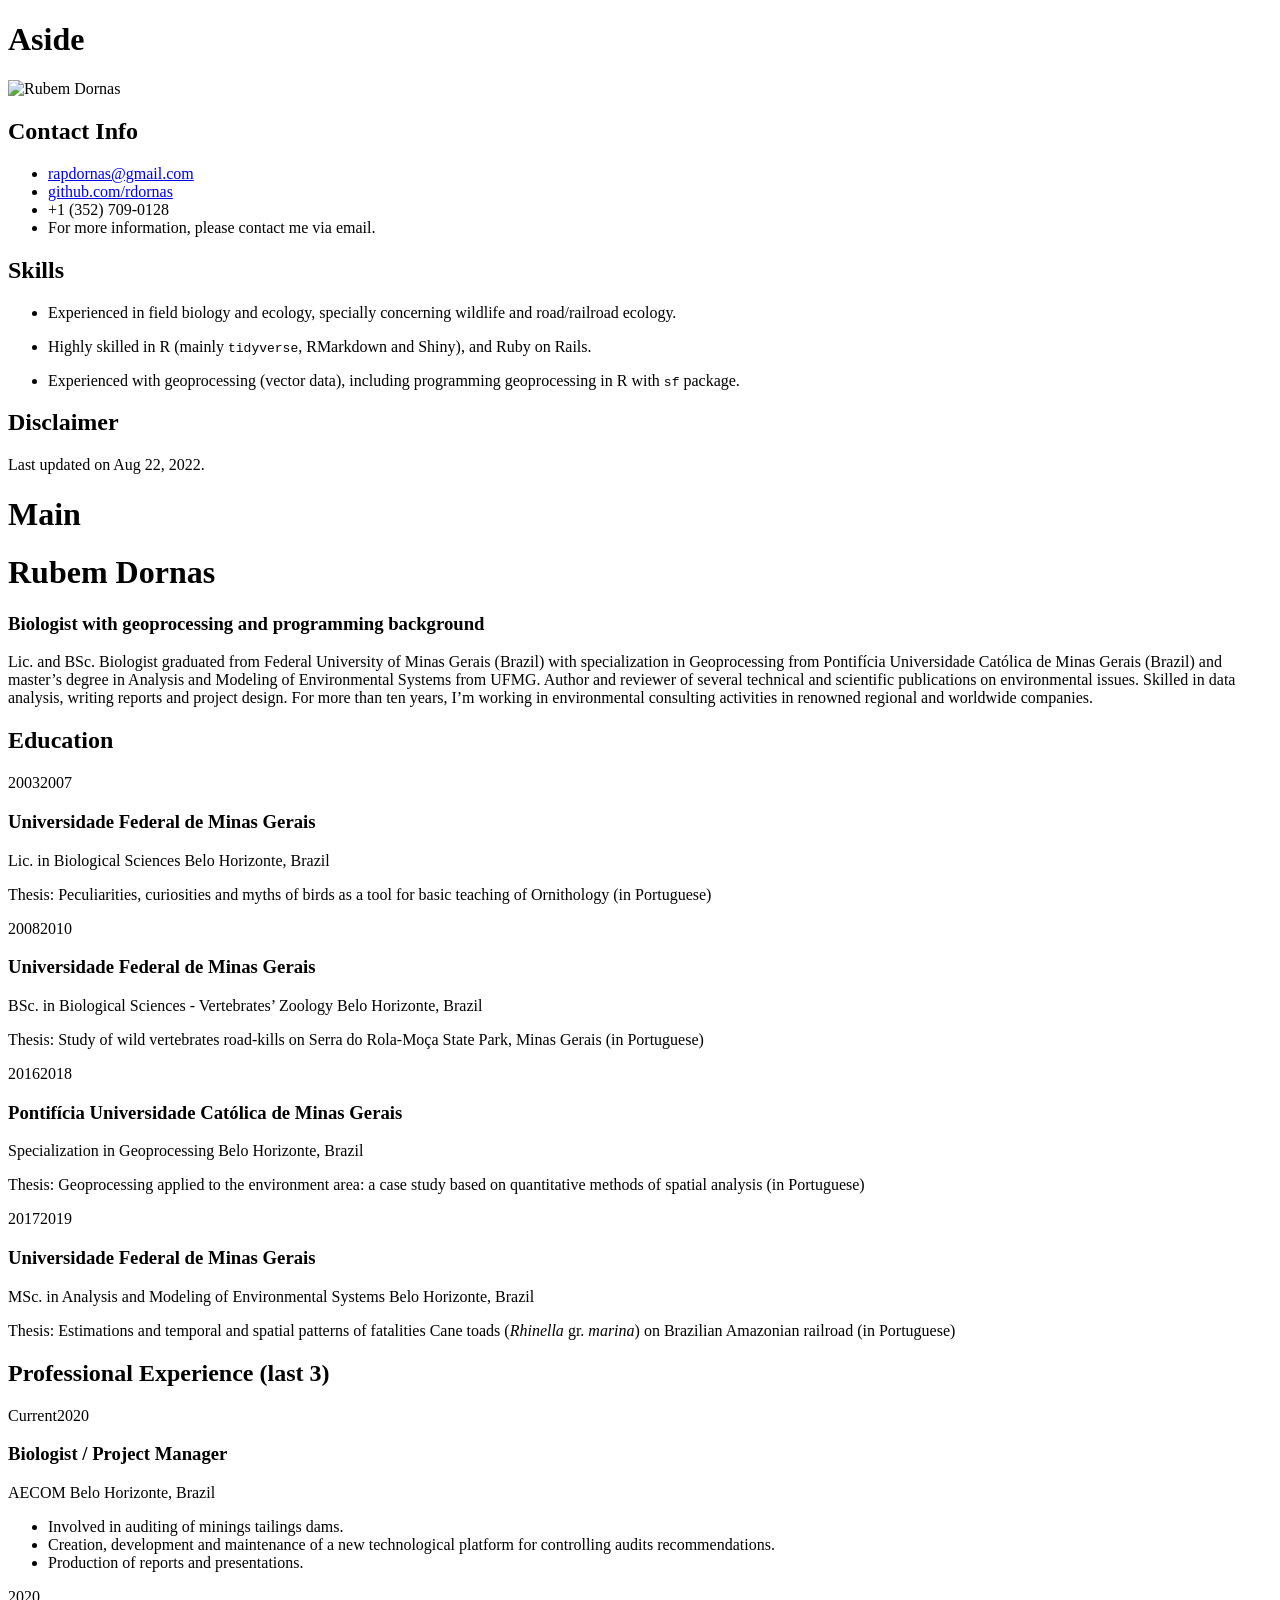
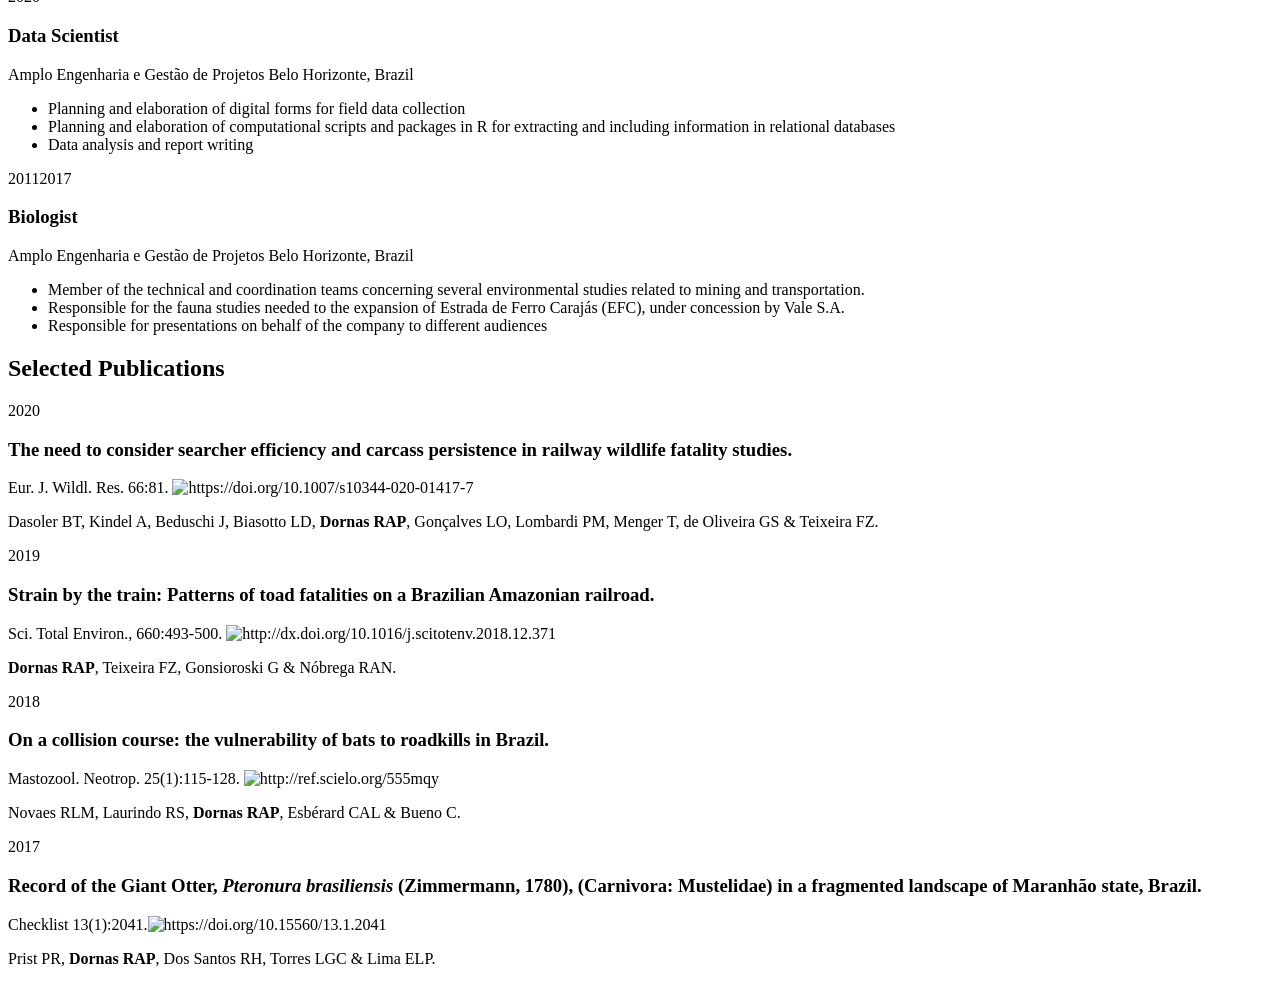
==== index.html @ 93146b5b "Rename CV.html to index.html" ====
<!DOCTYPE html>
<html xmlns="http://www.w3.org/1999/xhtml">
  <head>
    <meta charset="utf-8" />
    <meta http-equiv="Content-Type" content="text/html; charset=utf-8" />
    <meta name="generator" content="pandoc" />
    <meta name="viewport" content="width=device-width, initial-scale=1">

    <meta name="author" content="Rubem Dornas" />
    
    <title>Rubem Dornas’s resume</title>

    
        <link href="Untitled_files/font-awesome-5.1.0/css/all.css" rel="stylesheet" />
        <link href="Untitled_files/font-awesome-5.1.0/css/v4-shims.css" rel="stylesheet" />
        <link href="Untitled_files/paged-0.18/css/resume.css" rel="stylesheet" />
        <script src="Untitled_files/paged-0.18/js/config.js"></script>
        <script src="Untitled_files/paged-0.18/js/paged.js"></script>
        <script src="Untitled_files/paged-0.18/js/hooks.js"></script>
    
    
  </head>
  <body>

<div id="aside" class="section level1">
<h1>Aside</h1>
<p><img src="https://avatars.githubusercontent.com/u/25906665?v=4" style="width:80.0%" alt="Rubem Dornas" /></p>
<div id="contact" class="section level2">
<h2>Contact Info</h2>
<ul>
<li><i class="fa fa-envelope"></i> <a href="mailto:rapdornas@gmail.com" class="email">rapdornas@gmail.com</a></li>
<li><i class="fa fa-github"></i> <a href="https://github.com/rdornas">github.com/rdornas</a></li>
<li><i class="fa fa-phone"></i> +1 (352) 709-0128</li>
<li>For more information, please contact me via email.</li>
</ul>
</div>
<div id="skills" class="section level2">
<h2>Skills</h2>
<ul>
<li><p>Experienced in field biology and ecology, specially concerning wildlife and road/railroad ecology.</p></li>
<li><p>Highly skilled in R (mainly <code>tidyverse</code>, RMarkdown and Shiny), and Ruby on Rails.</p></li>
<li><p>Experienced with geoprocessing (vector data), including programming geoprocessing in R with <code>sf</code> package.</p></li>
</ul>
</div>
<div id="disclaimer" class="section level2">
<h2>Disclaimer</h2>
<p>Last updated on Aug 22, 2022.</p>
</div>
</div>
<div id="main" class="section level1">
<h1>Main</h1>
<div id="title" class="section level2">
<h2>Rubem Dornas</h2>
<div id="biologist-with-geoprocessing-and-programming-background" class="section level3">
<h3>Biologist with geoprocessing and programming background</h3>
<p>Lic. and BSc. Biologist graduated from Federal University of Minas Gerais (Brazil) with specialization in Geoprocessing from Pontifícia Universidade Católica de Minas Gerais (Brazil) and master’s degree in Analysis and Modeling of Environmental Systems from UFMG. Author and reviewer of several technical and scientific publications on environmental issues. Skilled in data analysis, writing reports and project design. For more than ten years, I’m working in environmental consulting activities in renowned regional and worldwide companies.</p>
</div>
</div>
<div id="education" class="section level2" data-icon="graduation-cap" data-concise="true">
<h2>Education</h2>
<div id="universidade-federal-de-minas-gerais" class="section level3">
<h3>Universidade Federal de Minas Gerais</h3>
<p>Lic. in Biological Sciences</p>
<p>Belo Horizonte, Brazil</p>
<p>2003 - 2007</p>
<p>Thesis: Peculiarities, curiosities and myths of birds as a tool for basic teaching of Ornithology (in Portuguese)</p>
</div>
<div id="universidade-federal-de-minas-gerais-1" class="section level3">
<h3>Universidade Federal de Minas Gerais</h3>
<p>BSc. in Biological Sciences - Vertebrates’ Zoology</p>
<p>Belo Horizonte, Brazil</p>
<p>2008 - 2010</p>
<p>Thesis: Study of wild vertebrates road-kills on Serra do Rola-Moça State Park, Minas Gerais (in Portuguese)</p>
</div>
<div id="pontifícia-universidade-católica-de-minas-gerais" class="section level3">
<h3>Pontifícia Universidade Católica de Minas Gerais</h3>
<p>Specialization in Geoprocessing</p>
<p>Belo Horizonte, Brazil</p>
<p>2016 - 2018</p>
<p>Thesis: Geoprocessing applied to the environment area: a case study based on quantitative methods of spatial analysis (in Portuguese)</p>
</div>
<div id="universidade-federal-de-minas-gerais-2" class="section level3">
<h3>Universidade Federal de Minas Gerais</h3>
<p>MSc. in Analysis and Modeling of Environmental Systems</p>
<p>Belo Horizonte, Brazil</p>
<p>2017 - 2019</p>
<p>Thesis: Estimations and temporal and spatial patterns of fatalities Cane toads (<em>Rhinella</em> gr. <em>marina</em>) on Brazilian Amazonian railroad (in Portuguese)</p>
</div>
</div>
<div id="professional-experience-last-3" class="section level2" data-icon="suitcase">
<h2>Professional Experience (last 3)</h2>
<div id="biologist-project-manager" class="section level3">
<h3>Biologist / Project Manager</h3>
<p>AECOM</p>
<p>Belo Horizonte, Brazil</p>
<p>Current - 2020</p>
<div class="concise">
<ul>
<li>Involved in auditing of minings tailings dams.</li>
<li>Creation, development and maintenance of a new technological platform for controlling audits recommendations.</li>
<li>Production of reports and presentations.</li>
</ul>
</div>
</div>
<div id="data-scientist" class="section level3">
<h3>Data Scientist</h3>
<p>Amplo Engenharia e Gestão de Projetos</p>
<p>Belo Horizonte, Brazil</p>
<p>2020</p>
<div class="concise">
<ul>
<li>Planning and elaboration of digital forms for field data collection</li>
<li>Planning and elaboration of computational scripts and packages in R for extracting and including information in relational databases</li>
<li>Data analysis and report writing</li>
</ul>
</div>
</div>
<div id="biologist" class="section level3">
<h3>Biologist</h3>
<p>Amplo Engenharia e Gestão de Projetos</p>
<p>Belo Horizonte, Brazil</p>
<p>2011 - 2017</p>
<div class="concise">
<ul>
<li>Member of the technical and coordination teams concerning several environmental studies related to mining and transportation.</li>
<li>Responsible for the fauna studies needed to the expansion of Estrada de Ferro Carajás (EFC), under concession by Vale S.A.</li>
<li>Responsible for presentations on behalf of the company to different audiences</li>
</ul>
</div>
</div>
</div>
<div id="selected-publications" class="section level2" data-icon="file">
<h2>Selected Publications</h2>
<div id="the-need-to-consider-searcher-efficiency-and-carcass-persistence-in-railway-wildlife-fatality-studies." class="section level3">
<h3>The need to consider searcher efficiency and carcass persistence in railway wildlife fatality studies.</h3>
<p>Eur. J. Wildl. Res. 66:81. <img src="https://raw.githubusercontent.com/jpswalsh/academicons/master/svg/doi.svg" style="width:3.5%" alt="https://doi.org/10.1007/s10344-020-01417-7" /></p>
<p>N/A</p>
<p>2020</p>
<p>Dasoler BT, Kindel A, Beduschi J, Biasotto LD, <strong>Dornas RAP</strong>, Gonçalves LO, Lombardi PM, Menger T, de Oliveira GS &amp; Teixeira FZ.</p>
</div>
<div id="strain-by-the-train-patterns-of-toad-fatalities-on-a-brazilian-amazonian-railroad." class="section level3">
<h3>Strain by the train: Patterns of toad fatalities on a Brazilian Amazonian railroad.</h3>
<p>Sci. Total Environ., 660:493-500. <img src="https://raw.githubusercontent.com/jpswalsh/academicons/master/svg/doi.svg" style="width:3.5%" alt="http://dx.doi.org/10.1016/j.scitotenv.2018.12.371" /></p>
<p>N/A</p>
<p>2019</p>
<p><strong>Dornas RAP</strong>, Teixeira FZ, Gonsioroski G &amp; Nóbrega RAN.</p>
</div>
<div id="on-a-collision-course-the-vulnerability-of-bats-to-roadkills-in-brazil." class="section level3">
<h3>On a collision course: the vulnerability of bats to roadkills in Brazil.</h3>
<p>Mastozool. Neotrop. 25(1):115-128. <img src="https://raw.githubusercontent.com/jpswalsh/academicons/master/svg/doi.svg" style="width:3.5%" alt="http://ref.scielo.org/555mqy" /></p>
<p>N/A</p>
<p>2018</p>
<p>Novaes RLM, Laurindo RS, <strong>Dornas RAP</strong>, Esbérard CAL &amp; Bueno C.</p>
</div>
<div id="record-of-the-giant-otter-pteronura-brasiliensis-zimmermann-1780-carnivora-mustelidae-in-a-fragmented-landscape-of-maranhão-state-brazil." class="section level3">
<h3>Record of the Giant Otter, <em>Pteronura brasiliensis</em> (Zimmermann, 1780), (Carnivora: Mustelidae) in a fragmented landscape of Maranhão state, Brazil.</h3>
<p>Checklist 13(1):2041.<img src="https://raw.githubusercontent.com/jpswalsh/academicons/master/svg/doi.svg" style="width:3.5%" alt="https://doi.org/10.15560/13.1.2041" /></p>
<p>N/A</p>
<p>2017</p>
<p>Prist PR, <strong>Dornas RAP</strong>, Dos Santos RH, Torres LGC &amp; Lima ELP.</p>
</div>
</div>
</div>

<script>
(function() {
  var i, s, j, el, els;
  var create_el = function(type, className, content, isHTML) {
    var el = document.createElement(type);
    if (className) el.className = className;
    if (content) {
      if (isHTML) {el.innerHTML = content;} else {el.innerText = content;}
    }
    return el;
  }

  // replace h2 title with h1
  var title = document.getElementById('title').querySelector('h2');
  title.parentNode.replaceChild(create_el('h1', false, title.innerHTML, true), title);

  // add the class .aside to #aside
  el = document.getElementById('aside');
  if (el) el.className += ' aside';

  // tweak class names of sections, and add icons
  els = document.getElementById('main').querySelectorAll('.level2');
  for (i = 0; i < els.length; i++) {
    el = els[i];
    if (i === 0 && el.id === 'title') continue;
    el.className += ' main-block';
    if (el.dataset['concise']) el.className += ' concise';
    // if there is no icon, add an icon:
    if (el.firstElementChild.firstChild && el.firstElementChild.firstChild.nodeName !== 'I') {
      s = el.dataset['icon'] || 'bookmark';
      el.firstElementChild.insertBefore(create_el('i', 'fa fa-' + s), el.firstElementChild.firstChild);
    }
  }

  // tweak class names of blocks in sections
  els = document.getElementById('main').querySelectorAll('.level3');
  for (i = 0; i < els.length; i++) {
    el = els[i];
    if (el.parentNode.id === 'title') continue;
    el.className += ' blocks';
    el.innerHTML = '<div class="date"></div>' + '<div class="decorator"></div>' +
      '<div class="details"><header></header><div></div></div>' + el.innerHTML;
    var ps = el.querySelectorAll('p');
    // move the date paragraph to the date div
    if (ps.length >= 3) {
      s = ps[2].innerText;
      s = s === 'N/A' ? [] : s.split(' - ');
      el.removeChild(ps[2]);
      for (j = 0; j < s.length && j < 2; j++) {
        el.children[0].appendChild(create_el('span', false, s[j]))
      }
    }
    // move title, description, location to the details div
    (function(h) {
      h.appendChild(el.children[3]);
      var p = el.children[3];  // description
      if (p.innerText !== 'N/A') {
        h.appendChild(create_el('span', 'place', p.innerHTML, true));
      }
      el.removeChild(p);
      p = el.children[3];  // location
      if (p.innerText !== 'N/A') {
        s = create_el('span', 'location', p.innerHTML, true);
        s.innerHTML = '<i class="fa fa-map-marker-alt"></i> ' + s.innerHTML;
        h.appendChild(s);
      }
      el.removeChild(p);
    })(el.children[2].firstElementChild);
    // move the rest of content in a block into the last div of the details div
    s = el.children[2];
    while (j = s.nextSibling) {
      if (j.className === 'aside') { s = j; continue; }
      el.children[2].lastElementChild.append(j);
    }
  }
})();
</script>


  </body>
</html>
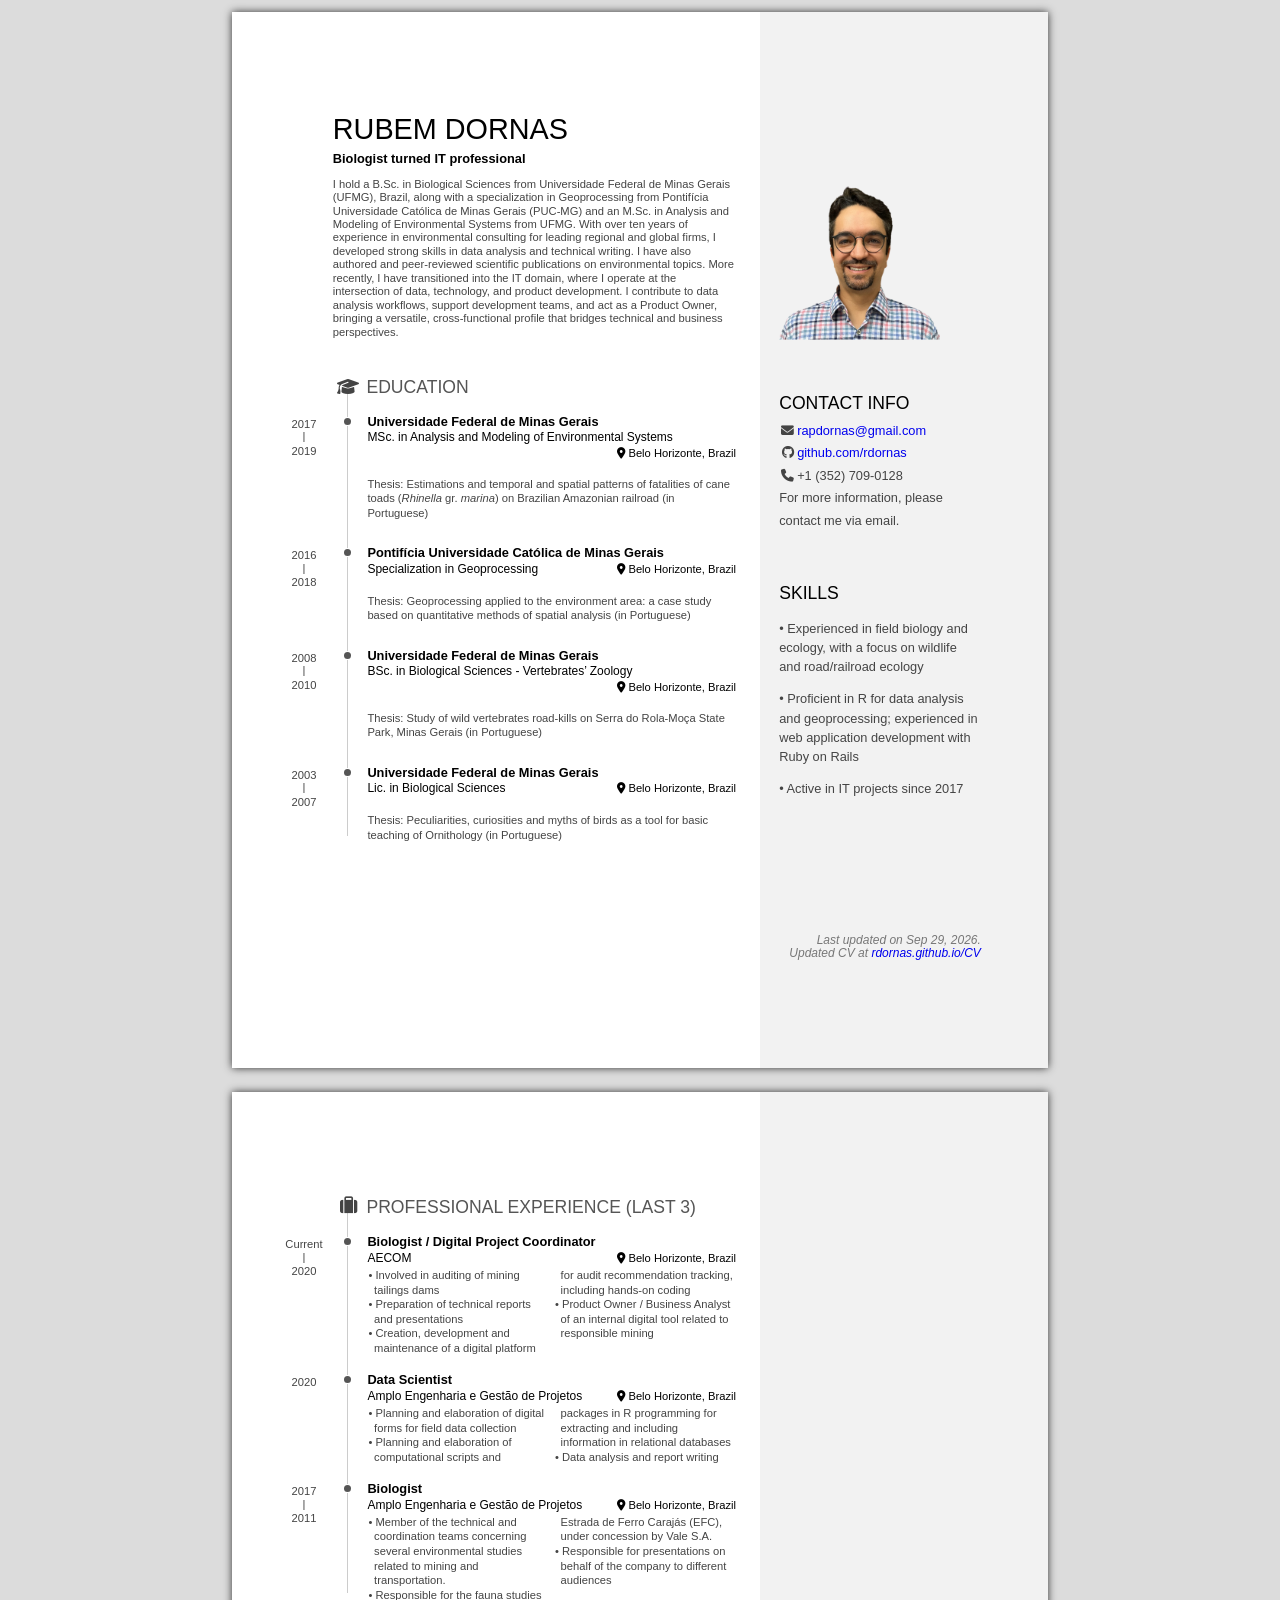
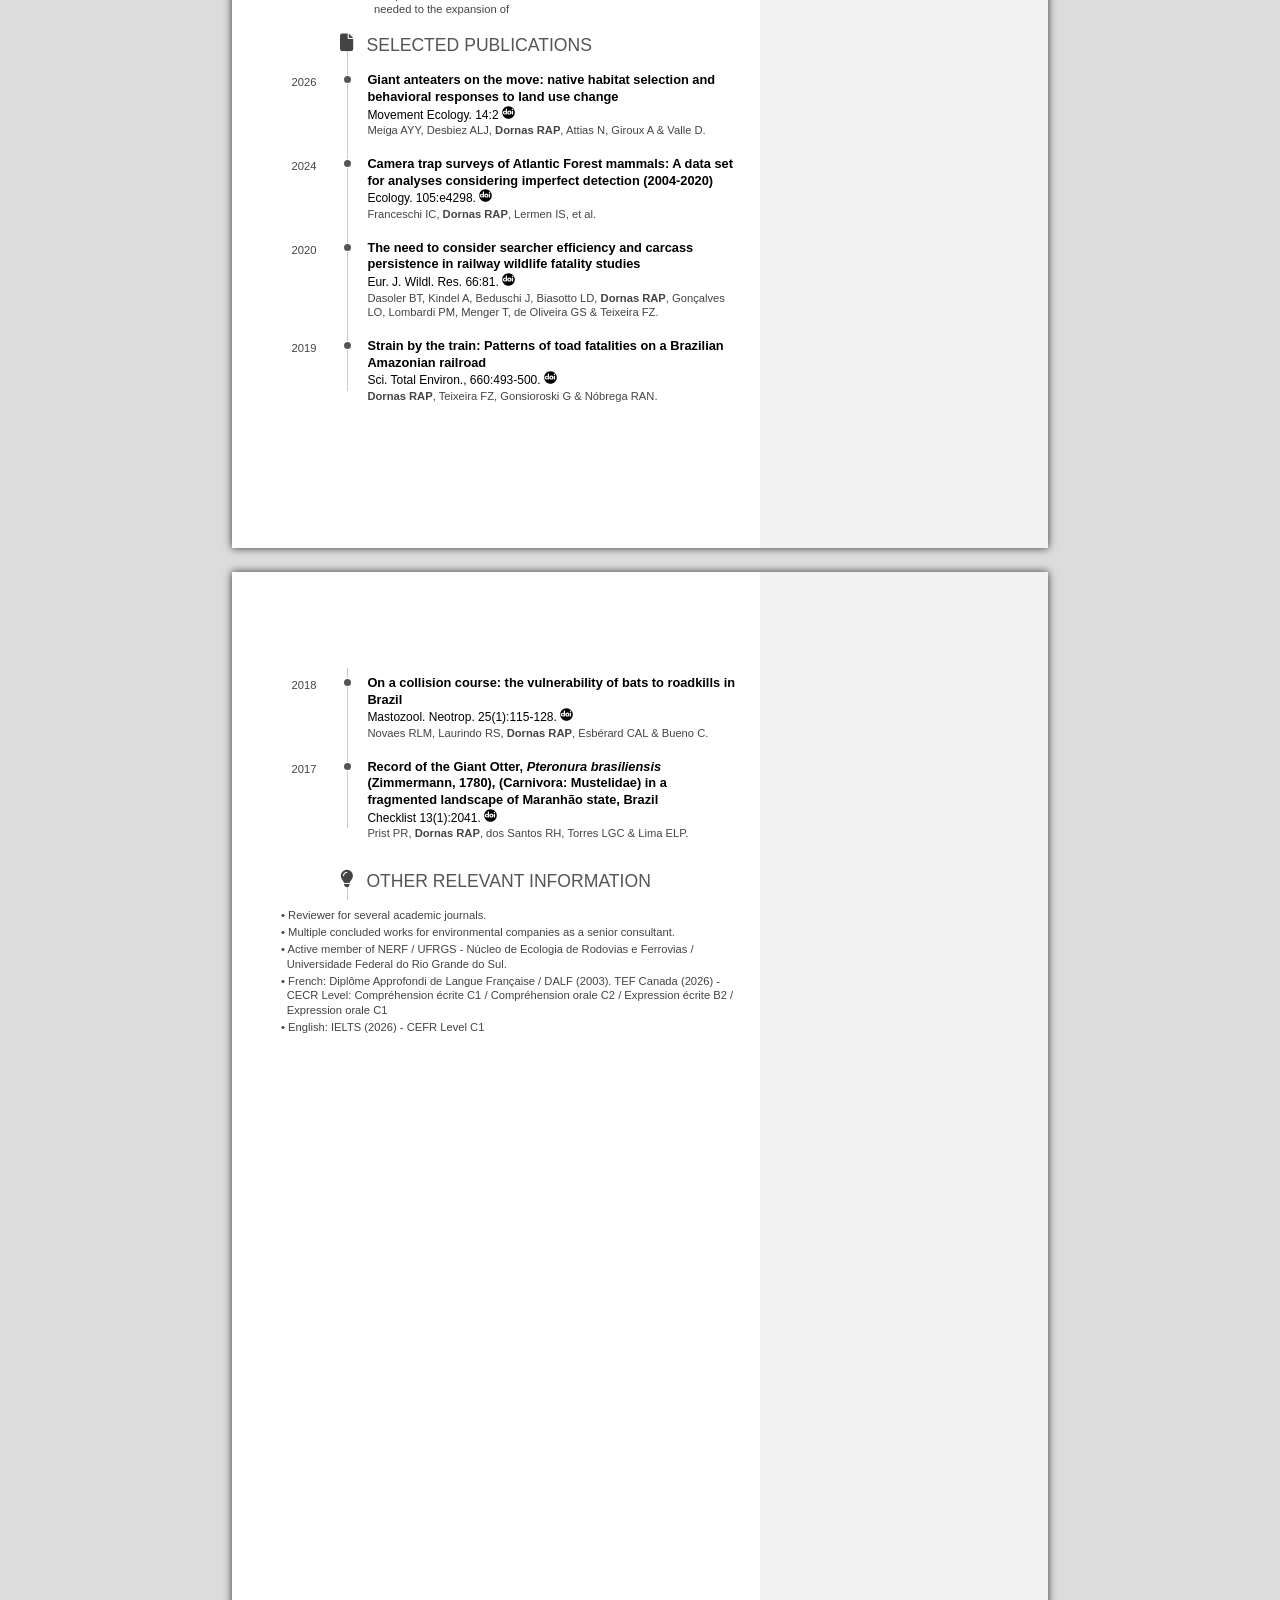
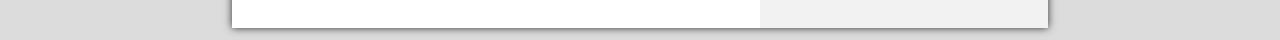
==== commit f92c7b0c: "update: sept 2026 update" ====
--- a/index.html
+++ b/index.html
@@ -11,20 +11,32336 @@
     <title>Rubem Dornas’s resume</title>
 
     
-        <link href="Untitled_files/font-awesome-5.1.0/css/all.css" rel="stylesheet" />
-        <link href="Untitled_files/font-awesome-5.1.0/css/v4-shims.css" rel="stylesheet" />
-        <link href="Untitled_files/paged-0.18/css/resume.css" rel="stylesheet" />
-        <script src="Untitled_files/paged-0.18/js/config.js"></script>
-        <script src="Untitled_files/paged-0.18/js/paged.js"></script>
-        <script src="Untitled_files/paged-0.18/js/hooks.js"></script>
+        <style type="text/css">
+.fa{font-family:var(--fa-style-family,"Font Awesome 6 Free");font-weight:var(--fa-style,900)}.fa,.fa-brands,.fa-classic,.fa-regular,.fa-sharp,.fa-solid,.fab,.far,.fas{-moz-osx-font-smoothing:grayscale;-webkit-font-smoothing:antialiased;display:var(--fa-display,inline-block);font-style:normal;font-variant:normal;line-height:1;text-rendering:auto}.fa-classic,.fa-regular,.fa-solid,.far,.fas{font-family:"Font Awesome 6 Free"}.fa-brands,.fab{font-family:"Font Awesome 6 Brands"}.fa-1x{font-size:1em}.fa-2x{font-size:2em}.fa-3x{font-size:3em}.fa-4x{font-size:4em}.fa-5x{font-size:5em}.fa-6x{font-size:6em}.fa-7x{font-size:7em}.fa-8x{font-size:8em}.fa-9x{font-size:9em}.fa-10x{font-size:10em}.fa-2xs{font-size:.625em;line-height:.1em;vertical-align:.225em}.fa-xs{font-size:.75em;line-height:.08333em;vertical-align:.125em}.fa-sm{font-size:.875em;line-height:.07143em;vertical-align:.05357em}.fa-lg{font-size:1.25em;line-height:.05em;vertical-align:-.075em}.fa-xl{font-size:1.5em;line-height:.04167em;vertical-align:-.125em}.fa-2xl{font-size:2em;line-height:.03125em;vertical-align:-.1875em}.fa-fw{text-align:center;width:1.25em}.fa-ul{list-style-type:none;margin-left:var(--fa-li-margin,2.5em);padding-left:0}.fa-ul>li{position:relative}.fa-li{left:calc(var(--fa-li-width, 2em)*-1);position:absolute;text-align:center;width:var(--fa-li-width,2em);line-height:inherit}.fa-border{border-radius:var(--fa-border-radius,.1em);border:var(--fa-border-width,.08em) var(--fa-border-style,solid) var(--fa-border-color,#eee);padding:var(--fa-border-padding,.2em .25em .15em)}.fa-pull-left{float:left;margin-right:var(--fa-pull-margin,.3em)}.fa-pull-right{float:right;margin-left:var(--fa-pull-margin,.3em)}.fa-beat{-webkit-animation-name:fa-beat;animation-name:fa-beat;-webkit-animation-delay:var(--fa-animation-delay,0s);animation-delay:var(--fa-animation-delay,0s);-webkit-animation-direction:var(--fa-animation-direction,normal);animation-direction:var(--fa-animation-direction,normal);-webkit-animation-duration:var(--fa-animation-duration,1s);animation-duration:var(--fa-animation-duration,1s);-webkit-animation-iteration-count:var(--fa-animation-iteration-count,infinite);animation-iteration-count:var(--fa-animation-iteration-count,infinite);-webkit-animation-timing-function:var(--fa-animation-timing,ease-in-out);animation-timing-function:var(--fa-animation-timing,ease-in-out)}.fa-bounce{-webkit-animation-name:fa-bounce;animation-name:fa-bounce;-webkit-animation-delay:var(--fa-animation-delay,0s);animation-delay:var(--fa-animation-delay,0s);-webkit-animation-direction:var(--fa-animation-direction,normal);animation-direction:var(--fa-animation-direction,normal);-webkit-animation-duration:var(--fa-animation-duration,1s);animation-duration:var(--fa-animation-duration,1s);-webkit-animation-iteration-count:var(--fa-animation-iteration-count,infinite);animation-iteration-count:var(--fa-animation-iteration-count,infinite);-webkit-animation-timing-function:var(--fa-animation-timing,cubic-bezier(.28,.84,.42,1));animation-timing-function:var(--fa-animation-timing,cubic-bezier(.28,.84,.42,1))}.fa-fade{-webkit-animation-name:fa-fade;animation-name:fa-fade;-webkit-animation-iteration-count:var(--fa-animation-iteration-count,infinite);animation-iteration-count:var(--fa-animation-iteration-count,infinite);-webkit-animation-timing-function:var(--fa-animation-timing,cubic-bezier(.4,0,.6,1));animation-timing-function:var(--fa-animation-timing,cubic-bezier(.4,0,.6,1))}.fa-beat-fade,.fa-fade{-webkit-animation-delay:var(--fa-animation-delay,0s);animation-delay:var(--fa-animation-delay,0s);-webkit-animation-direction:var(--fa-animation-direction,normal);animation-direction:var(--fa-animation-direction,normal);-webkit-animation-duration:var(--fa-animation-duration,1s);animation-duration:var(--fa-animation-duration,1s)}.fa-beat-fade{-webkit-animation-name:fa-beat-fade;animation-name:fa-beat-fade;-webkit-animation-iteration-count:var(--fa-animation-iteration-count,infinite);animation-iteration-count:var(--fa-animation-iteration-count,infinite);-webkit-animation-timing-function:var(--fa-animation-timing,cubic-bezier(.4,0,.6,1));animation-timing-function:var(--fa-animation-timing,cubic-bezier(.4,0,.6,1))}.fa-flip{-webkit-animation-name:fa-flip;animation-name:fa-flip;-webkit-animation-delay:var(--fa-animation-delay,0s);animation-delay:var(--fa-animation-delay,0s);-webkit-animation-direction:var(--fa-animation-direction,normal);animation-direction:var(--fa-animation-direction,normal);-webkit-animation-duration:var(--fa-animation-duration,1s);animation-duration:var(--fa-animation-duration,1s);-webkit-animation-iteration-count:var(--fa-animation-iteration-count,infinite);animation-iteration-count:var(--fa-animation-iteration-count,infinite);-webkit-animation-timing-function:var(--fa-animation-timing,ease-in-out);animation-timing-function:var(--fa-animation-timing,ease-in-out)}.fa-shake{-webkit-animation-name:fa-shake;animation-name:fa-shake;-webkit-animation-duration:var(--fa-animation-duration,1s);animation-duration:var(--fa-animation-duration,1s);-webkit-animation-iteration-count:var(--fa-animation-iteration-count,infinite);animation-iteration-count:var(--fa-animation-iteration-count,infinite);-webkit-animation-timing-function:var(--fa-animation-timing,linear);animation-timing-function:var(--fa-animation-timing,linear)}.fa-shake,.fa-spin{-webkit-animation-delay:var(--fa-animation-delay,0s);animation-delay:var(--fa-animation-delay,0s);-webkit-animation-direction:var(--fa-animation-direction,normal);animation-direction:var(--fa-animation-direction,normal)}.fa-spin{-webkit-animation-name:fa-spin;animation-name:fa-spin;-webkit-animation-duration:var(--fa-animation-duration,2s);animation-duration:var(--fa-animation-duration,2s);-webkit-animation-iteration-count:var(--fa-animation-iteration-count,infinite);animation-iteration-count:var(--fa-animation-iteration-count,infinite);-webkit-animation-timing-function:var(--fa-animation-timing,linear);animation-timing-function:var(--fa-animation-timing,linear)}.fa-spin-reverse{--fa-animation-direction:reverse}.fa-pulse,.fa-spin-pulse{-webkit-animation-name:fa-spin;animation-name:fa-spin;-webkit-animation-direction:var(--fa-animation-direction,normal);animation-direction:var(--fa-animation-direction,normal);-webkit-animation-duration:var(--fa-animation-duration,1s);animation-duration:var(--fa-animation-duration,1s);-webkit-animation-iteration-count:var(--fa-animation-iteration-count,infinite);animation-iteration-count:var(--fa-animation-iteration-count,infinite);-webkit-animation-timing-function:var(--fa-animation-timing,steps(8));animation-timing-function:var(--fa-animation-timing,steps(8))}@media (prefers-reduced-motion:reduce){.fa-beat,.fa-beat-fade,.fa-bounce,.fa-fade,.fa-flip,.fa-pulse,.fa-shake,.fa-spin,.fa-spin-pulse{-webkit-animation-delay:-1ms;animation-delay:-1ms;-webkit-animation-duration:1ms;animation-duration:1ms;-webkit-animation-iteration-count:1;animation-iteration-count:1;-webkit-transition-delay:0s;transition-delay:0s;-webkit-transition-duration:0s;transition-duration:0s}}@-webkit-keyframes fa-beat{0%,90%{-webkit-transform:scale(1);transform:scale(1)}45%{-webkit-transform:scale(var(--fa-beat-scale,1.25));transform:scale(var(--fa-beat-scale,1.25))}}@keyframes fa-beat{0%,90%{-webkit-transform:scale(1);transform:scale(1)}45%{-webkit-transform:scale(var(--fa-beat-scale,1.25));transform:scale(var(--fa-beat-scale,1.25))}}@-webkit-keyframes fa-bounce{0%{-webkit-transform:scale(1) translateY(0);transform:scale(1) translateY(0)}10%{-webkit-transform:scale(var(--fa-bounce-start-scale-x,1.1),var(--fa-bounce-start-scale-y,.9)) translateY(0);transform:scale(var(--fa-bounce-start-scale-x,1.1),var(--fa-bounce-start-scale-y,.9)) translateY(0)}30%{-webkit-transform:scale(var(--fa-bounce-jump-scale-x,.9),var(--fa-bounce-jump-scale-y,1.1)) translateY(var(--fa-bounce-height,-.5em));transform:scale(var(--fa-bounce-jump-scale-x,.9),var(--fa-bounce-jump-scale-y,1.1)) translateY(var(--fa-bounce-height,-.5em))}50%{-webkit-transform:scale(var(--fa-bounce-land-scale-x,1.05),var(--fa-bounce-land-scale-y,.95)) translateY(0);transform:scale(var(--fa-bounce-land-scale-x,1.05),var(--fa-bounce-land-scale-y,.95)) translateY(0)}57%{-webkit-transform:scale(1) translateY(var(--fa-bounce-rebound,-.125em));transform:scale(1) translateY(var(--fa-bounce-rebound,-.125em))}64%{-webkit-transform:scale(1) translateY(0);transform:scale(1) translateY(0)}to{-webkit-transform:scale(1) translateY(0);transform:scale(1) translateY(0)}}@keyframes fa-bounce{0%{-webkit-transform:scale(1) translateY(0);transform:scale(1) translateY(0)}10%{-webkit-transform:scale(var(--fa-bounce-start-scale-x,1.1),var(--fa-bounce-start-scale-y,.9)) translateY(0);transform:scale(var(--fa-bounce-start-scale-x,1.1),var(--fa-bounce-start-scale-y,.9)) translateY(0)}30%{-webkit-transform:scale(var(--fa-bounce-jump-scale-x,.9),var(--fa-bounce-jump-scale-y,1.1)) translateY(var(--fa-bounce-height,-.5em));transform:scale(var(--fa-bounce-jump-scale-x,.9),var(--fa-bounce-jump-scale-y,1.1)) translateY(var(--fa-bounce-height,-.5em))}50%{-webkit-transform:scale(var(--fa-bounce-land-scale-x,1.05),var(--fa-bounce-land-scale-y,.95)) translateY(0);transform:scale(var(--fa-bounce-land-scale-x,1.05),var(--fa-bounce-land-scale-y,.95)) translateY(0)}57%{-webkit-transform:scale(1) translateY(var(--fa-bounce-rebound,-.125em));transform:scale(1) translateY(var(--fa-bounce-rebound,-.125em))}64%{-webkit-transform:scale(1) translateY(0);transform:scale(1) translateY(0)}to{-webkit-transform:scale(1) translateY(0);transform:scale(1) translateY(0)}}@-webkit-keyframes fa-fade{50%{opacity:var(--fa-fade-opacity,.4)}}@keyframes fa-fade{50%{opacity:var(--fa-fade-opacity,.4)}}@-webkit-keyframes fa-beat-fade{0%,to{opacity:var(--fa-beat-fade-opacity,.4);-webkit-transform:scale(1);transform:scale(1)}50%{opacity:1;-webkit-transform:scale(var(--fa-beat-fade-scale,1.125));transform:scale(var(--fa-beat-fade-scale,1.125))}}@keyframes fa-beat-fade{0%,to{opacity:var(--fa-beat-fade-opacity,.4);-webkit-transform:scale(1);transform:scale(1)}50%{opacity:1;-webkit-transform:scale(var(--fa-beat-fade-scale,1.125));transform:scale(var(--fa-beat-fade-scale,1.125))}}@-webkit-keyframes fa-flip{50%{-webkit-transform:rotate3d(var(--fa-flip-x,0),var(--fa-flip-y,1),var(--fa-flip-z,0),var(--fa-flip-angle,-180deg));transform:rotate3d(var(--fa-flip-x,0),var(--fa-flip-y,1),var(--fa-flip-z,0),var(--fa-flip-angle,-180deg))}}@keyframes fa-flip{50%{-webkit-transform:rotate3d(var(--fa-flip-x,0),var(--fa-flip-y,1),var(--fa-flip-z,0),var(--fa-flip-angle,-180deg));transform:rotate3d(var(--fa-flip-x,0),var(--fa-flip-y,1),var(--fa-flip-z,0),var(--fa-flip-angle,-180deg))}}@-webkit-keyframes fa-shake{0%{-webkit-transform:rotate(-15deg);transform:rotate(-15deg)}4%{-webkit-transform:rotate(15deg);transform:rotate(15deg)}8%,24%{-webkit-transform:rotate(-18deg);transform:rotate(-18deg)}12%,28%{-webkit-transform:rotate(18deg);transform:rotate(18deg)}16%{-webkit-transform:rotate(-22deg);transform:rotate(-22deg)}20%{-webkit-transform:rotate(22deg);transform:rotate(22deg)}32%{-webkit-transform:rotate(-12deg);transform:rotate(-12deg)}36%{-webkit-transform:rotate(12deg);transform:rotate(12deg)}40%,to{-webkit-transform:rotate(0deg);transform:rotate(0deg)}}@keyframes fa-shake{0%{-webkit-transform:rotate(-15deg);transform:rotate(-15deg)}4%{-webkit-transform:rotate(15deg);transform:rotate(15deg)}8%,24%{-webkit-transform:rotate(-18deg);transform:rotate(-18deg)}12%,28%{-webkit-transform:rotate(18deg);transform:rotate(18deg)}16%{-webkit-transform:rotate(-22deg);transform:rotate(-22deg)}20%{-webkit-transform:rotate(22deg);transform:rotate(22deg)}32%{-webkit-transform:rotate(-12deg);transform:rotate(-12deg)}36%{-webkit-transform:rotate(12deg);transform:rotate(12deg)}40%,to{-webkit-transform:rotate(0deg);transform:rotate(0deg)}}@-webkit-keyframes fa-spin{0%{-webkit-transform:rotate(0deg);transform:rotate(0deg)}to{-webkit-transform:rotate(1turn);transform:rotate(1turn)}}@keyframes fa-spin{0%{-webkit-transform:rotate(0deg);transform:rotate(0deg)}to{-webkit-transform:rotate(1turn);transform:rotate(1turn)}}.fa-rotate-90{-webkit-transform:rotate(90deg);transform:rotate(90deg)}.fa-rotate-180{-webkit-transform:rotate(180deg);transform:rotate(180deg)}.fa-rotate-270{-webkit-transform:rotate(270deg);transform:rotate(270deg)}.fa-flip-horizontal{-webkit-transform:scaleX(-1);transform:scaleX(-1)}.fa-flip-vertical{-webkit-transform:scaleY(-1);transform:scaleY(-1)}.fa-flip-both,.fa-flip-horizontal.fa-flip-vertical{-webkit-transform:scale(-1);transform:scale(-1)}.fa-rotate-by{-webkit-transform:rotate(var(--fa-rotate-angle,0));transform:rotate(var(--fa-rotate-angle,0))}.fa-stack{display:inline-block;height:2em;line-height:2em;position:relative;vertical-align:middle;width:2.5em}.fa-stack-1x,.fa-stack-2x{left:0;position:absolute;text-align:center;width:100%;z-index:var(--fa-stack-z-index,auto)}.fa-stack-1x{line-height:inherit}.fa-stack-2x{font-size:2em}.fa-inverse{color:var(--fa-inverse,#fff)}
+.fa-0:before{content:"\30"}.fa-1:before{content:"\31"}.fa-2:before{content:"\32"}.fa-3:before{content:"\33"}.fa-4:before{content:"\34"}.fa-5:before{content:"\35"}.fa-6:before{content:"\36"}.fa-7:before{content:"\37"}.fa-8:before{content:"\38"}.fa-9:before{content:"\39"}.fa-fill-drip:before{content:"\f576"}.fa-arrows-to-circle:before{content:"\e4bd"}.fa-chevron-circle-right:before,.fa-circle-chevron-right:before{content:"\f138"}.fa-at:before{content:"\40"}.fa-trash-alt:before,.fa-trash-can:before{content:"\f2ed"}.fa-text-height:before{content:"\f034"}.fa-user-times:before,.fa-user-xmark:before{content:"\f235"}.fa-stethoscope:before{content:"\f0f1"}.fa-comment-alt:before,.fa-message:before{content:"\f27a"}.fa-info:before{content:"\f129"}.fa-compress-alt:before,.fa-down-left-and-up-right-to-center:before{content:"\f422"}.fa-explosion:before{content:"\e4e9"}.fa-file-alt:before,.fa-file-lines:before,.fa-file-text:before{content:"\f15c"}.fa-wave-square:before{content:"\f83e"}.fa-ring:before{content:"\f70b"}.fa-building-un:before{content:"\e4d9"}.fa-dice-three:before{content:"\f527"}.fa-calendar-alt:before,.fa-calendar-days:before{content:"\f073"}.fa-anchor-circle-check:before{content:"\e4aa"}.fa-building-circle-arrow-right:before{content:"\e4d1"}.fa-volleyball-ball:before,.fa-volleyball:before{content:"\f45f"}.fa-arrows-up-to-line:before{content:"\e4c2"}.fa-sort-desc:before,.fa-sort-down:before{content:"\f0dd"}.fa-circle-minus:before,.fa-minus-circle:before{content:"\f056"}.fa-door-open:before{content:"\f52b"}.fa-right-from-bracket:before,.fa-sign-out-alt:before{content:"\f2f5"}.fa-atom:before{content:"\f5d2"}.fa-soap:before{content:"\e06e"}.fa-heart-music-camera-bolt:before,.fa-icons:before{content:"\f86d"}.fa-microphone-alt-slash:before,.fa-microphone-lines-slash:before{content:"\f539"}.fa-bridge-circle-check:before{content:"\e4c9"}.fa-pump-medical:before{content:"\e06a"}.fa-fingerprint:before{content:"\f577"}.fa-hand-point-right:before{content:"\f0a4"}.fa-magnifying-glass-location:before,.fa-search-location:before{content:"\f689"}.fa-forward-step:before,.fa-step-forward:before{content:"\f051"}.fa-face-smile-beam:before,.fa-smile-beam:before{content:"\f5b8"}.fa-flag-checkered:before{content:"\f11e"}.fa-football-ball:before,.fa-football:before{content:"\f44e"}.fa-school-circle-exclamation:before{content:"\e56c"}.fa-crop:before{content:"\f125"}.fa-angle-double-down:before,.fa-angles-down:before{content:"\f103"}.fa-users-rectangle:before{content:"\e594"}.fa-people-roof:before{content:"\e537"}.fa-people-line:before{content:"\e534"}.fa-beer-mug-empty:before,.fa-beer:before{content:"\f0fc"}.fa-diagram-predecessor:before{content:"\e477"}.fa-arrow-up-long:before,.fa-long-arrow-up:before{content:"\f176"}.fa-burn:before,.fa-fire-flame-simple:before{content:"\f46a"}.fa-male:before,.fa-person:before{content:"\f183"}.fa-laptop:before{content:"\f109"}.fa-file-csv:before{content:"\f6dd"}.fa-menorah:before{content:"\f676"}.fa-truck-plane:before{content:"\e58f"}.fa-record-vinyl:before{content:"\f8d9"}.fa-face-grin-stars:before,.fa-grin-stars:before{content:"\f587"}.fa-bong:before{content:"\f55c"}.fa-pastafarianism:before,.fa-spaghetti-monster-flying:before{content:"\f67b"}.fa-arrow-down-up-across-line:before{content:"\e4af"}.fa-spoon:before,.fa-utensil-spoon:before{content:"\f2e5"}.fa-jar-wheat:before{content:"\e517"}.fa-envelopes-bulk:before,.fa-mail-bulk:before{content:"\f674"}.fa-file-circle-exclamation:before{content:"\e4eb"}.fa-circle-h:before,.fa-hospital-symbol:before{content:"\f47e"}.fa-pager:before{content:"\f815"}.fa-address-book:before,.fa-contact-book:before{content:"\f2b9"}.fa-strikethrough:before{content:"\f0cc"}.fa-k:before{content:"\4b"}.fa-landmark-flag:before{content:"\e51c"}.fa-pencil-alt:before,.fa-pencil:before{content:"\f303"}.fa-backward:before{content:"\f04a"}.fa-caret-right:before{content:"\f0da"}.fa-comments:before{content:"\f086"}.fa-file-clipboard:before,.fa-paste:before{content:"\f0ea"}.fa-code-pull-request:before{content:"\e13c"}.fa-clipboard-list:before{content:"\f46d"}.fa-truck-loading:before,.fa-truck-ramp-box:before{content:"\f4de"}.fa-user-check:before{content:"\f4fc"}.fa-vial-virus:before{content:"\e597"}.fa-sheet-plastic:before{content:"\e571"}.fa-blog:before{content:"\f781"}.fa-user-ninja:before{content:"\f504"}.fa-person-arrow-up-from-line:before{content:"\e539"}.fa-scroll-torah:before,.fa-torah:before{content:"\f6a0"}.fa-broom-ball:before,.fa-quidditch-broom-ball:before,.fa-quidditch:before{content:"\f458"}.fa-toggle-off:before{content:"\f204"}.fa-archive:before,.fa-box-archive:before{content:"\f187"}.fa-person-drowning:before{content:"\e545"}.fa-arrow-down-9-1:before,.fa-sort-numeric-desc:before,.fa-sort-numeric-down-alt:before{content:"\f886"}.fa-face-grin-tongue-squint:before,.fa-grin-tongue-squint:before{content:"\f58a"}.fa-spray-can:before{content:"\f5bd"}.fa-truck-monster:before{content:"\f63b"}.fa-w:before{content:"\57"}.fa-earth-africa:before,.fa-globe-africa:before{content:"\f57c"}.fa-rainbow:before{content:"\f75b"}.fa-circle-notch:before{content:"\f1ce"}.fa-tablet-alt:before,.fa-tablet-screen-button:before{content:"\f3fa"}.fa-paw:before{content:"\f1b0"}.fa-cloud:before{content:"\f0c2"}.fa-trowel-bricks:before{content:"\e58a"}.fa-face-flushed:before,.fa-flushed:before{content:"\f579"}.fa-hospital-user:before{content:"\f80d"}.fa-tent-arrow-left-right:before{content:"\e57f"}.fa-gavel:before,.fa-legal:before{content:"\f0e3"}.fa-binoculars:before{content:"\f1e5"}.fa-microphone-slash:before{content:"\f131"}.fa-box-tissue:before{content:"\e05b"}.fa-motorcycle:before{content:"\f21c"}.fa-bell-concierge:before,.fa-concierge-bell:before{content:"\f562"}.fa-pen-ruler:before,.fa-pencil-ruler:before{content:"\f5ae"}.fa-people-arrows-left-right:before,.fa-people-arrows:before{content:"\e068"}.fa-mars-and-venus-burst:before{content:"\e523"}.fa-caret-square-right:before,.fa-square-caret-right:before{content:"\f152"}.fa-cut:before,.fa-scissors:before{content:"\f0c4"}.fa-sun-plant-wilt:before{content:"\e57a"}.fa-toilets-portable:before{content:"\e584"}.fa-hockey-puck:before{content:"\f453"}.fa-table:before{content:"\f0ce"}.fa-magnifying-glass-arrow-right:before{content:"\e521"}.fa-digital-tachograph:before,.fa-tachograph-digital:before{content:"\f566"}.fa-users-slash:before{content:"\e073"}.fa-clover:before{content:"\e139"}.fa-mail-reply:before,.fa-reply:before{content:"\f3e5"}.fa-star-and-crescent:before{content:"\f699"}.fa-house-fire:before{content:"\e50c"}.fa-minus-square:before,.fa-square-minus:before{content:"\f146"}.fa-helicopter:before{content:"\f533"}.fa-compass:before{content:"\f14e"}.fa-caret-square-down:before,.fa-square-caret-down:before{content:"\f150"}.fa-file-circle-question:before{content:"\e4ef"}.fa-laptop-code:before{content:"\f5fc"}.fa-swatchbook:before{content:"\f5c3"}.fa-prescription-bottle:before{content:"\f485"}.fa-bars:before,.fa-navicon:before{content:"\f0c9"}.fa-people-group:before{content:"\e533"}.fa-hourglass-3:before,.fa-hourglass-end:before{content:"\f253"}.fa-heart-broken:before,.fa-heart-crack:before{content:"\f7a9"}.fa-external-link-square-alt:before,.fa-square-up-right:before{content:"\f360"}.fa-face-kiss-beam:before,.fa-kiss-beam:before{content:"\f597"}.fa-film:before{content:"\f008"}.fa-ruler-horizontal:before{content:"\f547"}.fa-people-robbery:before{content:"\e536"}.fa-lightbulb:before{content:"\f0eb"}.fa-caret-left:before{content:"\f0d9"}.fa-circle-exclamation:before,.fa-exclamation-circle:before{content:"\f06a"}.fa-school-circle-xmark:before{content:"\e56d"}.fa-arrow-right-from-bracket:before,.fa-sign-out:before{content:"\f08b"}.fa-chevron-circle-down:before,.fa-circle-chevron-down:before{content:"\f13a"}.fa-unlock-alt:before,.fa-unlock-keyhole:before{content:"\f13e"}.fa-cloud-showers-heavy:before{content:"\f740"}.fa-headphones-alt:before,.fa-headphones-simple:before{content:"\f58f"}.fa-sitemap:before{content:"\f0e8"}.fa-circle-dollar-to-slot:before,.fa-donate:before{content:"\f4b9"}.fa-memory:before{content:"\f538"}.fa-road-spikes:before{content:"\e568"}.fa-fire-burner:before{content:"\e4f1"}.fa-flag:before{content:"\f024"}.fa-hanukiah:before{content:"\f6e6"}.fa-feather:before{content:"\f52d"}.fa-volume-down:before,.fa-volume-low:before{content:"\f027"}.fa-comment-slash:before{content:"\f4b3"}.fa-cloud-sun-rain:before{content:"\f743"}.fa-compress:before{content:"\f066"}.fa-wheat-alt:before,.fa-wheat-awn:before{content:"\e2cd"}.fa-ankh:before{content:"\f644"}.fa-hands-holding-child:before{content:"\e4fa"}.fa-asterisk:before{content:"\2a"}.fa-check-square:before,.fa-square-check:before{content:"\f14a"}.fa-peseta-sign:before{content:"\e221"}.fa-header:before,.fa-heading:before{content:"\f1dc"}.fa-ghost:before{content:"\f6e2"}.fa-list-squares:before,.fa-list:before{content:"\f03a"}.fa-phone-square-alt:before,.fa-square-phone-flip:before{content:"\f87b"}.fa-cart-plus:before{content:"\f217"}.fa-gamepad:before{content:"\f11b"}.fa-circle-dot:before,.fa-dot-circle:before{content:"\f192"}.fa-dizzy:before,.fa-face-dizzy:before{content:"\f567"}.fa-egg:before{content:"\f7fb"}.fa-house-medical-circle-xmark:before{content:"\e513"}.fa-campground:before{content:"\f6bb"}.fa-folder-plus:before{content:"\f65e"}.fa-futbol-ball:before,.fa-futbol:before,.fa-soccer-ball:before{content:"\f1e3"}.fa-paint-brush:before,.fa-paintbrush:before{content:"\f1fc"}.fa-lock:before{content:"\f023"}.fa-gas-pump:before{content:"\f52f"}.fa-hot-tub-person:before,.fa-hot-tub:before{content:"\f593"}.fa-map-location:before,.fa-map-marked:before{content:"\f59f"}.fa-house-flood-water:before{content:"\e50e"}.fa-tree:before{content:"\f1bb"}.fa-bridge-lock:before{content:"\e4cc"}.fa-sack-dollar:before{content:"\f81d"}.fa-edit:before,.fa-pen-to-square:before{content:"\f044"}.fa-car-side:before{content:"\f5e4"}.fa-share-alt:before,.fa-share-nodes:before{content:"\f1e0"}.fa-heart-circle-minus:before{content:"\e4ff"}.fa-hourglass-2:before,.fa-hourglass-half:before{content:"\f252"}.fa-microscope:before{content:"\f610"}.fa-sink:before{content:"\e06d"}.fa-bag-shopping:before,.fa-shopping-bag:before{content:"\f290"}.fa-arrow-down-z-a:before,.fa-sort-alpha-desc:before,.fa-sort-alpha-down-alt:before{content:"\f881"}.fa-mitten:before{content:"\f7b5"}.fa-person-rays:before{content:"\e54d"}.fa-users:before{content:"\f0c0"}.fa-eye-slash:before{content:"\f070"}.fa-flask-vial:before{content:"\e4f3"}.fa-hand-paper:before,.fa-hand:before{content:"\f256"}.fa-om:before{content:"\f679"}.fa-worm:before{content:"\e599"}.fa-house-circle-xmark:before{content:"\e50b"}.fa-plug:before{content:"\f1e6"}.fa-chevron-up:before{content:"\f077"}.fa-hand-spock:before{content:"\f259"}.fa-stopwatch:before{content:"\f2f2"}.fa-face-kiss:before,.fa-kiss:before{content:"\f596"}.fa-bridge-circle-xmark:before{content:"\e4cb"}.fa-face-grin-tongue:before,.fa-grin-tongue:before{content:"\f589"}.fa-chess-bishop:before{content:"\f43a"}.fa-face-grin-wink:before,.fa-grin-wink:before{content:"\f58c"}.fa-deaf:before,.fa-deafness:before,.fa-ear-deaf:before,.fa-hard-of-hearing:before{content:"\f2a4"}.fa-road-circle-check:before{content:"\e564"}.fa-dice-five:before{content:"\f523"}.fa-rss-square:before,.fa-square-rss:before{content:"\f143"}.fa-land-mine-on:before{content:"\e51b"}.fa-i-cursor:before{content:"\f246"}.fa-stamp:before{content:"\f5bf"}.fa-stairs:before{content:"\e289"}.fa-i:before{content:"\49"}.fa-hryvnia-sign:before,.fa-hryvnia:before{content:"\f6f2"}.fa-pills:before{content:"\f484"}.fa-face-grin-wide:before,.fa-grin-alt:before{content:"\f581"}.fa-tooth:before{content:"\f5c9"}.fa-v:before{content:"\56"}.fa-bangladeshi-taka-sign:before{content:"\e2e6"}.fa-bicycle:before{content:"\f206"}.fa-rod-asclepius:before,.fa-rod-snake:before,.fa-staff-aesculapius:before,.fa-staff-snake:before{content:"\e579"}.fa-head-side-cough-slash:before{content:"\e062"}.fa-ambulance:before,.fa-truck-medical:before{content:"\f0f9"}.fa-wheat-awn-circle-exclamation:before{content:"\e598"}.fa-snowman:before{content:"\f7d0"}.fa-mortar-pestle:before{content:"\f5a7"}.fa-road-barrier:before{content:"\e562"}.fa-school:before{content:"\f549"}.fa-igloo:before{content:"\f7ae"}.fa-joint:before{content:"\f595"}.fa-angle-right:before{content:"\f105"}.fa-horse:before{content:"\f6f0"}.fa-q:before{content:"\51"}.fa-g:before{content:"\47"}.fa-notes-medical:before{content:"\f481"}.fa-temperature-2:before,.fa-temperature-half:before,.fa-thermometer-2:before,.fa-thermometer-half:before{content:"\f2c9"}.fa-dong-sign:before{content:"\e169"}.fa-capsules:before{content:"\f46b"}.fa-poo-bolt:before,.fa-poo-storm:before{content:"\f75a"}.fa-face-frown-open:before,.fa-frown-open:before{content:"\f57a"}.fa-hand-point-up:before{content:"\f0a6"}.fa-money-bill:before{content:"\f0d6"}.fa-bookmark:before{content:"\f02e"}.fa-align-justify:before{content:"\f039"}.fa-umbrella-beach:before{content:"\f5ca"}.fa-helmet-un:before{content:"\e503"}.fa-bullseye:before{content:"\f140"}.fa-bacon:before{content:"\f7e5"}.fa-hand-point-down:before{content:"\f0a7"}.fa-arrow-up-from-bracket:before{content:"\e09a"}.fa-folder-blank:before,.fa-folder:before{content:"\f07b"}.fa-file-medical-alt:before,.fa-file-waveform:before{content:"\f478"}.fa-radiation:before{content:"\f7b9"}.fa-chart-simple:before{content:"\e473"}.fa-mars-stroke:before{content:"\f229"}.fa-vial:before{content:"\f492"}.fa-dashboard:before,.fa-gauge-med:before,.fa-gauge:before,.fa-tachometer-alt-average:before{content:"\f624"}.fa-magic-wand-sparkles:before,.fa-wand-magic-sparkles:before{content:"\e2ca"}.fa-e:before{content:"\45"}.fa-pen-alt:before,.fa-pen-clip:before{content:"\f305"}.fa-bridge-circle-exclamation:before{content:"\e4ca"}.fa-user:before{content:"\f007"}.fa-school-circle-check:before{content:"\e56b"}.fa-dumpster:before{content:"\f793"}.fa-shuttle-van:before,.fa-van-shuttle:before{content:"\f5b6"}.fa-building-user:before{content:"\e4da"}.fa-caret-square-left:before,.fa-square-caret-left:before{content:"\f191"}.fa-highlighter:before{content:"\f591"}.fa-key:before{content:"\f084"}.fa-bullhorn:before{content:"\f0a1"}.fa-globe:before{content:"\f0ac"}.fa-synagogue:before{content:"\f69b"}.fa-person-half-dress:before{content:"\e548"}.fa-road-bridge:before{content:"\e563"}.fa-location-arrow:before{content:"\f124"}.fa-c:before{content:"\43"}.fa-tablet-button:before{content:"\f10a"}.fa-building-lock:before{content:"\e4d6"}.fa-pizza-slice:before{content:"\f818"}.fa-money-bill-wave:before{content:"\f53a"}.fa-area-chart:before,.fa-chart-area:before{content:"\f1fe"}.fa-house-flag:before{content:"\e50d"}.fa-person-circle-minus:before{content:"\e540"}.fa-ban:before,.fa-cancel:before{content:"\f05e"}.fa-camera-rotate:before{content:"\e0d8"}.fa-air-freshener:before,.fa-spray-can-sparkles:before{content:"\f5d0"}.fa-star:before{content:"\f005"}.fa-repeat:before{content:"\f363"}.fa-cross:before{content:"\f654"}.fa-box:before{content:"\f466"}.fa-venus-mars:before{content:"\f228"}.fa-arrow-pointer:before,.fa-mouse-pointer:before{content:"\f245"}.fa-expand-arrows-alt:before,.fa-maximize:before{content:"\f31e"}.fa-charging-station:before{content:"\f5e7"}.fa-shapes:before,.fa-triangle-circle-square:before{content:"\f61f"}.fa-random:before,.fa-shuffle:before{content:"\f074"}.fa-person-running:before,.fa-running:before{content:"\f70c"}.fa-mobile-retro:before{content:"\e527"}.fa-grip-lines-vertical:before{content:"\f7a5"}.fa-spider:before{content:"\f717"}.fa-hands-bound:before{content:"\e4f9"}.fa-file-invoice-dollar:before{content:"\f571"}.fa-plane-circle-exclamation:before{content:"\e556"}.fa-x-ray:before{content:"\f497"}.fa-spell-check:before{content:"\f891"}.fa-slash:before{content:"\f715"}.fa-computer-mouse:before,.fa-mouse:before{content:"\f8cc"}.fa-arrow-right-to-bracket:before,.fa-sign-in:before{content:"\f090"}.fa-shop-slash:before,.fa-store-alt-slash:before{content:"\e070"}.fa-server:before{content:"\f233"}.fa-virus-covid-slash:before{content:"\e4a9"}.fa-shop-lock:before{content:"\e4a5"}.fa-hourglass-1:before,.fa-hourglass-start:before{content:"\f251"}.fa-blender-phone:before{content:"\f6b6"}.fa-building-wheat:before{content:"\e4db"}.fa-person-breastfeeding:before{content:"\e53a"}.fa-right-to-bracket:before,.fa-sign-in-alt:before{content:"\f2f6"}.fa-venus:before{content:"\f221"}.fa-passport:before{content:"\f5ab"}.fa-heart-pulse:before,.fa-heartbeat:before{content:"\f21e"}.fa-people-carry-box:before,.fa-people-carry:before{content:"\f4ce"}.fa-temperature-high:before{content:"\f769"}.fa-microchip:before{content:"\f2db"}.fa-crown:before{content:"\f521"}.fa-weight-hanging:before{content:"\f5cd"}.fa-xmarks-lines:before{content:"\e59a"}.fa-file-prescription:before{content:"\f572"}.fa-weight-scale:before,.fa-weight:before{content:"\f496"}.fa-user-friends:before,.fa-user-group:before{content:"\f500"}.fa-arrow-up-a-z:before,.fa-sort-alpha-up:before{content:"\f15e"}.fa-chess-knight:before{content:"\f441"}.fa-face-laugh-squint:before,.fa-laugh-squint:before{content:"\f59b"}.fa-wheelchair:before{content:"\f193"}.fa-arrow-circle-up:before,.fa-circle-arrow-up:before{content:"\f0aa"}.fa-toggle-on:before{content:"\f205"}.fa-person-walking:before,.fa-walking:before{content:"\f554"}.fa-l:before{content:"\4c"}.fa-fire:before{content:"\f06d"}.fa-bed-pulse:before,.fa-procedures:before{content:"\f487"}.fa-shuttle-space:before,.fa-space-shuttle:before{content:"\f197"}.fa-face-laugh:before,.fa-laugh:before{content:"\f599"}.fa-folder-open:before{content:"\f07c"}.fa-heart-circle-plus:before{content:"\e500"}.fa-code-fork:before{content:"\e13b"}.fa-city:before{content:"\f64f"}.fa-microphone-alt:before,.fa-microphone-lines:before{content:"\f3c9"}.fa-pepper-hot:before{content:"\f816"}.fa-unlock:before{content:"\f09c"}.fa-colon-sign:before{content:"\e140"}.fa-headset:before{content:"\f590"}.fa-store-slash:before{content:"\e071"}.fa-road-circle-xmark:before{content:"\e566"}.fa-user-minus:before{content:"\f503"}.fa-mars-stroke-up:before,.fa-mars-stroke-v:before{content:"\f22a"}.fa-champagne-glasses:before,.fa-glass-cheers:before{content:"\f79f"}.fa-clipboard:before{content:"\f328"}.fa-house-circle-exclamation:before{content:"\e50a"}.fa-file-arrow-up:before,.fa-file-upload:before{content:"\f574"}.fa-wifi-3:before,.fa-wifi-strong:before,.fa-wifi:before{content:"\f1eb"}.fa-bath:before,.fa-bathtub:before{content:"\f2cd"}.fa-underline:before{content:"\f0cd"}.fa-user-edit:before,.fa-user-pen:before{content:"\f4ff"}.fa-signature:before{content:"\f5b7"}.fa-stroopwafel:before{content:"\f551"}.fa-bold:before{content:"\f032"}.fa-anchor-lock:before{content:"\e4ad"}.fa-building-ngo:before{content:"\e4d7"}.fa-manat-sign:before{content:"\e1d5"}.fa-not-equal:before{content:"\f53e"}.fa-border-style:before,.fa-border-top-left:before{content:"\f853"}.fa-map-location-dot:before,.fa-map-marked-alt:before{content:"\f5a0"}.fa-jedi:before{content:"\f669"}.fa-poll:before,.fa-square-poll-vertical:before{content:"\f681"}.fa-mug-hot:before{content:"\f7b6"}.fa-battery-car:before,.fa-car-battery:before{content:"\f5df"}.fa-gift:before{content:"\f06b"}.fa-dice-two:before{content:"\f528"}.fa-chess-queen:before{content:"\f445"}.fa-glasses:before{content:"\f530"}.fa-chess-board:before{content:"\f43c"}.fa-building-circle-check:before{content:"\e4d2"}.fa-person-chalkboard:before{content:"\e53d"}.fa-mars-stroke-h:before,.fa-mars-stroke-right:before{content:"\f22b"}.fa-hand-back-fist:before,.fa-hand-rock:before{content:"\f255"}.fa-caret-square-up:before,.fa-square-caret-up:before{content:"\f151"}.fa-cloud-showers-water:before{content:"\e4e4"}.fa-bar-chart:before,.fa-chart-bar:before{content:"\f080"}.fa-hands-bubbles:before,.fa-hands-wash:before{content:"\e05e"}.fa-less-than-equal:before{content:"\f537"}.fa-train:before{content:"\f238"}.fa-eye-low-vision:before,.fa-low-vision:before{content:"\f2a8"}.fa-crow:before{content:"\f520"}.fa-sailboat:before{content:"\e445"}.fa-window-restore:before{content:"\f2d2"}.fa-plus-square:before,.fa-square-plus:before{content:"\f0fe"}.fa-torii-gate:before{content:"\f6a1"}.fa-frog:before{content:"\f52e"}.fa-bucket:before{content:"\e4cf"}.fa-image:before{content:"\f03e"}.fa-microphone:before{content:"\f130"}.fa-cow:before{content:"\f6c8"}.fa-caret-up:before{content:"\f0d8"}.fa-screwdriver:before{content:"\f54a"}.fa-folder-closed:before{content:"\e185"}.fa-house-tsunami:before{content:"\e515"}.fa-square-nfi:before{content:"\e576"}.fa-arrow-up-from-ground-water:before{content:"\e4b5"}.fa-glass-martini-alt:before,.fa-martini-glass:before{content:"\f57b"}.fa-rotate-back:before,.fa-rotate-backward:before,.fa-rotate-left:before,.fa-undo-alt:before{content:"\f2ea"}.fa-columns:before,.fa-table-columns:before{content:"\f0db"}.fa-lemon:before{content:"\f094"}.fa-head-side-mask:before{content:"\e063"}.fa-handshake:before{content:"\f2b5"}.fa-gem:before{content:"\f3a5"}.fa-dolly-box:before,.fa-dolly:before{content:"\f472"}.fa-smoking:before{content:"\f48d"}.fa-compress-arrows-alt:before,.fa-minimize:before{content:"\f78c"}.fa-monument:before{content:"\f5a6"}.fa-snowplow:before{content:"\f7d2"}.fa-angle-double-right:before,.fa-angles-right:before{content:"\f101"}.fa-cannabis:before{content:"\f55f"}.fa-circle-play:before,.fa-play-circle:before{content:"\f144"}.fa-tablets:before{content:"\f490"}.fa-ethernet:before{content:"\f796"}.fa-eur:before,.fa-euro-sign:before,.fa-euro:before{content:"\f153"}.fa-chair:before{content:"\f6c0"}.fa-check-circle:before,.fa-circle-check:before{content:"\f058"}.fa-circle-stop:before,.fa-stop-circle:before{content:"\f28d"}.fa-compass-drafting:before,.fa-drafting-compass:before{content:"\f568"}.fa-plate-wheat:before{content:"\e55a"}.fa-icicles:before{content:"\f7ad"}.fa-person-shelter:before{content:"\e54f"}.fa-neuter:before{content:"\f22c"}.fa-id-badge:before{content:"\f2c1"}.fa-marker:before{content:"\f5a1"}.fa-face-laugh-beam:before,.fa-laugh-beam:before{content:"\f59a"}.fa-helicopter-symbol:before{content:"\e502"}.fa-universal-access:before{content:"\f29a"}.fa-chevron-circle-up:before,.fa-circle-chevron-up:before{content:"\f139"}.fa-lari-sign:before{content:"\e1c8"}.fa-volcano:before{content:"\f770"}.fa-person-walking-dashed-line-arrow-right:before{content:"\e553"}.fa-gbp:before,.fa-pound-sign:before,.fa-sterling-sign:before{content:"\f154"}.fa-viruses:before{content:"\e076"}.fa-square-person-confined:before{content:"\e577"}.fa-user-tie:before{content:"\f508"}.fa-arrow-down-long:before,.fa-long-arrow-down:before{content:"\f175"}.fa-tent-arrow-down-to-line:before{content:"\e57e"}.fa-certificate:before{content:"\f0a3"}.fa-mail-reply-all:before,.fa-reply-all:before{content:"\f122"}.fa-suitcase:before{content:"\f0f2"}.fa-person-skating:before,.fa-skating:before{content:"\f7c5"}.fa-filter-circle-dollar:before,.fa-funnel-dollar:before{content:"\f662"}.fa-camera-retro:before{content:"\f083"}.fa-arrow-circle-down:before,.fa-circle-arrow-down:before{content:"\f0ab"}.fa-arrow-right-to-file:before,.fa-file-import:before{content:"\f56f"}.fa-external-link-square:before,.fa-square-arrow-up-right:before{content:"\f14c"}.fa-box-open:before{content:"\f49e"}.fa-scroll:before{content:"\f70e"}.fa-spa:before{content:"\f5bb"}.fa-location-pin-lock:before{content:"\e51f"}.fa-pause:before{content:"\f04c"}.fa-hill-avalanche:before{content:"\e507"}.fa-temperature-0:before,.fa-temperature-empty:before,.fa-thermometer-0:before,.fa-thermometer-empty:before{content:"\f2cb"}.fa-bomb:before{content:"\f1e2"}.fa-registered:before{content:"\f25d"}.fa-address-card:before,.fa-contact-card:before,.fa-vcard:before{content:"\f2bb"}.fa-balance-scale-right:before,.fa-scale-unbalanced-flip:before{content:"\f516"}.fa-subscript:before{content:"\f12c"}.fa-diamond-turn-right:before,.fa-directions:before{content:"\f5eb"}.fa-burst:before{content:"\e4dc"}.fa-house-laptop:before,.fa-laptop-house:before{content:"\e066"}.fa-face-tired:before,.fa-tired:before{content:"\f5c8"}.fa-money-bills:before{content:"\e1f3"}.fa-smog:before{content:"\f75f"}.fa-crutch:before{content:"\f7f7"}.fa-cloud-arrow-up:before,.fa-cloud-upload-alt:before,.fa-cloud-upload:before{content:"\f0ee"}.fa-palette:before{content:"\f53f"}.fa-arrows-turn-right:before{content:"\e4c0"}.fa-vest:before{content:"\e085"}.fa-ferry:before{content:"\e4ea"}.fa-arrows-down-to-people:before{content:"\e4b9"}.fa-seedling:before,.fa-sprout:before{content:"\f4d8"}.fa-arrows-alt-h:before,.fa-left-right:before{content:"\f337"}.fa-boxes-packing:before{content:"\e4c7"}.fa-arrow-circle-left:before,.fa-circle-arrow-left:before{content:"\f0a8"}.fa-group-arrows-rotate:before{content:"\e4f6"}.fa-bowl-food:before{content:"\e4c6"}.fa-candy-cane:before{content:"\f786"}.fa-arrow-down-wide-short:before,.fa-sort-amount-asc:before,.fa-sort-amount-down:before{content:"\f160"}.fa-cloud-bolt:before,.fa-thunderstorm:before{content:"\f76c"}.fa-remove-format:before,.fa-text-slash:before{content:"\f87d"}.fa-face-smile-wink:before,.fa-smile-wink:before{content:"\f4da"}.fa-file-word:before{content:"\f1c2"}.fa-file-powerpoint:before{content:"\f1c4"}.fa-arrows-h:before,.fa-arrows-left-right:before{content:"\f07e"}.fa-house-lock:before{content:"\e510"}.fa-cloud-arrow-down:before,.fa-cloud-download-alt:before,.fa-cloud-download:before{content:"\f0ed"}.fa-children:before{content:"\e4e1"}.fa-blackboard:before,.fa-chalkboard:before{content:"\f51b"}.fa-user-alt-slash:before,.fa-user-large-slash:before{content:"\f4fa"}.fa-envelope-open:before{content:"\f2b6"}.fa-handshake-alt-slash:before,.fa-handshake-simple-slash:before{content:"\e05f"}.fa-mattress-pillow:before{content:"\e525"}.fa-guarani-sign:before{content:"\e19a"}.fa-arrows-rotate:before,.fa-refresh:before,.fa-sync:before{content:"\f021"}.fa-fire-extinguisher:before{content:"\f134"}.fa-cruzeiro-sign:before{content:"\e152"}.fa-greater-than-equal:before{content:"\f532"}.fa-shield-alt:before,.fa-shield-halved:before{content:"\f3ed"}.fa-atlas:before,.fa-book-atlas:before{content:"\f558"}.fa-virus:before{content:"\e074"}.fa-envelope-circle-check:before{content:"\e4e8"}.fa-layer-group:before{content:"\f5fd"}.fa-arrows-to-dot:before{content:"\e4be"}.fa-archway:before{content:"\f557"}.fa-heart-circle-check:before{content:"\e4fd"}.fa-house-chimney-crack:before,.fa-house-damage:before{content:"\f6f1"}.fa-file-archive:before,.fa-file-zipper:before{content:"\f1c6"}.fa-square:before{content:"\f0c8"}.fa-glass-martini:before,.fa-martini-glass-empty:before{content:"\f000"}.fa-couch:before{content:"\f4b8"}.fa-cedi-sign:before{content:"\e0df"}.fa-italic:before{content:"\f033"}.fa-table-cells-column-lock:before{content:"\e678"}.fa-church:before{content:"\f51d"}.fa-comments-dollar:before{content:"\f653"}.fa-democrat:before{content:"\f747"}.fa-z:before{content:"\5a"}.fa-person-skiing:before,.fa-skiing:before{content:"\f7c9"}.fa-road-lock:before{content:"\e567"}.fa-a:before{content:"\41"}.fa-temperature-arrow-down:before,.fa-temperature-down:before{content:"\e03f"}.fa-feather-alt:before,.fa-feather-pointed:before{content:"\f56b"}.fa-p:before{content:"\50"}.fa-snowflake:before{content:"\f2dc"}.fa-newspaper:before{content:"\f1ea"}.fa-ad:before,.fa-rectangle-ad:before{content:"\f641"}.fa-arrow-circle-right:before,.fa-circle-arrow-right:before{content:"\f0a9"}.fa-filter-circle-xmark:before{content:"\e17b"}.fa-locust:before{content:"\e520"}.fa-sort:before,.fa-unsorted:before{content:"\f0dc"}.fa-list-1-2:before,.fa-list-numeric:before,.fa-list-ol:before{content:"\f0cb"}.fa-person-dress-burst:before{content:"\e544"}.fa-money-check-alt:before,.fa-money-check-dollar:before{content:"\f53d"}.fa-vector-square:before{content:"\f5cb"}.fa-bread-slice:before{content:"\f7ec"}.fa-language:before{content:"\f1ab"}.fa-face-kiss-wink-heart:before,.fa-kiss-wink-heart:before{content:"\f598"}.fa-filter:before{content:"\f0b0"}.fa-question:before{content:"\3f"}.fa-file-signature:before{content:"\f573"}.fa-arrows-alt:before,.fa-up-down-left-right:before{content:"\f0b2"}.fa-house-chimney-user:before{content:"\e065"}.fa-hand-holding-heart:before{content:"\f4be"}.fa-puzzle-piece:before{content:"\f12e"}.fa-money-check:before{content:"\f53c"}.fa-star-half-alt:before,.fa-star-half-stroke:before{content:"\f5c0"}.fa-code:before{content:"\f121"}.fa-glass-whiskey:before,.fa-whiskey-glass:before{content:"\f7a0"}.fa-building-circle-exclamation:before{content:"\e4d3"}.fa-magnifying-glass-chart:before{content:"\e522"}.fa-arrow-up-right-from-square:before,.fa-external-link:before{content:"\f08e"}.fa-cubes-stacked:before{content:"\e4e6"}.fa-krw:before,.fa-won-sign:before,.fa-won:before{content:"\f159"}.fa-virus-covid:before{content:"\e4a8"}.fa-austral-sign:before{content:"\e0a9"}.fa-f:before{content:"\46"}.fa-leaf:before{content:"\f06c"}.fa-road:before{content:"\f018"}.fa-cab:before,.fa-taxi:before{content:"\f1ba"}.fa-person-circle-plus:before{content:"\e541"}.fa-chart-pie:before,.fa-pie-chart:before{content:"\f200"}.fa-bolt-lightning:before{content:"\e0b7"}.fa-sack-xmark:before{content:"\e56a"}.fa-file-excel:before{content:"\f1c3"}.fa-file-contract:before{content:"\f56c"}.fa-fish-fins:before{content:"\e4f2"}.fa-building-flag:before{content:"\e4d5"}.fa-face-grin-beam:before,.fa-grin-beam:before{content:"\f582"}.fa-object-ungroup:before{content:"\f248"}.fa-poop:before{content:"\f619"}.fa-location-pin:before,.fa-map-marker:before{content:"\f041"}.fa-kaaba:before{content:"\f66b"}.fa-toilet-paper:before{content:"\f71e"}.fa-hard-hat:before,.fa-hat-hard:before,.fa-helmet-safety:before{content:"\f807"}.fa-eject:before{content:"\f052"}.fa-arrow-alt-circle-right:before,.fa-circle-right:before{content:"\f35a"}.fa-plane-circle-check:before{content:"\e555"}.fa-face-rolling-eyes:before,.fa-meh-rolling-eyes:before{content:"\f5a5"}.fa-object-group:before{content:"\f247"}.fa-chart-line:before,.fa-line-chart:before{content:"\f201"}.fa-mask-ventilator:before{content:"\e524"}.fa-arrow-right:before{content:"\f061"}.fa-map-signs:before,.fa-signs-post:before{content:"\f277"}.fa-cash-register:before{content:"\f788"}.fa-person-circle-question:before{content:"\e542"}.fa-h:before{content:"\48"}.fa-tarp:before{content:"\e57b"}.fa-screwdriver-wrench:before,.fa-tools:before{content:"\f7d9"}.fa-arrows-to-eye:before{content:"\e4bf"}.fa-plug-circle-bolt:before{content:"\e55b"}.fa-heart:before{content:"\f004"}.fa-mars-and-venus:before{content:"\f224"}.fa-home-user:before,.fa-house-user:before{content:"\e1b0"}.fa-dumpster-fire:before{content:"\f794"}.fa-house-crack:before{content:"\e3b1"}.fa-cocktail:before,.fa-martini-glass-citrus:before{content:"\f561"}.fa-face-surprise:before,.fa-surprise:before{content:"\f5c2"}.fa-bottle-water:before{content:"\e4c5"}.fa-circle-pause:before,.fa-pause-circle:before{content:"\f28b"}.fa-toilet-paper-slash:before{content:"\e072"}.fa-apple-alt:before,.fa-apple-whole:before{content:"\f5d1"}.fa-kitchen-set:before{content:"\e51a"}.fa-r:before{content:"\52"}.fa-temperature-1:before,.fa-temperature-quarter:before,.fa-thermometer-1:before,.fa-thermometer-quarter:before{content:"\f2ca"}.fa-cube:before{content:"\f1b2"}.fa-bitcoin-sign:before{content:"\e0b4"}.fa-shield-dog:before{content:"\e573"}.fa-solar-panel:before{content:"\f5ba"}.fa-lock-open:before{content:"\f3c1"}.fa-elevator:before{content:"\e16d"}.fa-money-bill-transfer:before{content:"\e528"}.fa-money-bill-trend-up:before{content:"\e529"}.fa-house-flood-water-circle-arrow-right:before{content:"\e50f"}.fa-poll-h:before,.fa-square-poll-horizontal:before{content:"\f682"}.fa-circle:before{content:"\f111"}.fa-backward-fast:before,.fa-fast-backward:before{content:"\f049"}.fa-recycle:before{content:"\f1b8"}.fa-user-astronaut:before{content:"\f4fb"}.fa-plane-slash:before{content:"\e069"}.fa-trademark:before{content:"\f25c"}.fa-basketball-ball:before,.fa-basketball:before{content:"\f434"}.fa-satellite-dish:before{content:"\f7c0"}.fa-arrow-alt-circle-up:before,.fa-circle-up:before{content:"\f35b"}.fa-mobile-alt:before,.fa-mobile-screen-button:before{content:"\f3cd"}.fa-volume-high:before,.fa-volume-up:before{content:"\f028"}.fa-users-rays:before{content:"\e593"}.fa-wallet:before{content:"\f555"}.fa-clipboard-check:before{content:"\f46c"}.fa-file-audio:before{content:"\f1c7"}.fa-burger:before,.fa-hamburger:before{content:"\f805"}.fa-wrench:before{content:"\f0ad"}.fa-bugs:before{content:"\e4d0"}.fa-rupee-sign:before,.fa-rupee:before{content:"\f156"}.fa-file-image:before{content:"\f1c5"}.fa-circle-question:before,.fa-question-circle:before{content:"\f059"}.fa-plane-departure:before{content:"\f5b0"}.fa-handshake-slash:before{content:"\e060"}.fa-book-bookmark:before{content:"\e0bb"}.fa-code-branch:before{content:"\f126"}.fa-hat-cowboy:before{content:"\f8c0"}.fa-bridge:before{content:"\e4c8"}.fa-phone-alt:before,.fa-phone-flip:before{content:"\f879"}.fa-truck-front:before{content:"\e2b7"}.fa-cat:before{content:"\f6be"}.fa-anchor-circle-exclamation:before{content:"\e4ab"}.fa-truck-field:before{content:"\e58d"}.fa-route:before{content:"\f4d7"}.fa-clipboard-question:before{content:"\e4e3"}.fa-panorama:before{content:"\e209"}.fa-comment-medical:before{content:"\f7f5"}.fa-teeth-open:before{content:"\f62f"}.fa-file-circle-minus:before{content:"\e4ed"}.fa-tags:before{content:"\f02c"}.fa-wine-glass:before{content:"\f4e3"}.fa-fast-forward:before,.fa-forward-fast:before{content:"\f050"}.fa-face-meh-blank:before,.fa-meh-blank:before{content:"\f5a4"}.fa-parking:before,.fa-square-parking:before{content:"\f540"}.fa-house-signal:before{content:"\e012"}.fa-bars-progress:before,.fa-tasks-alt:before{content:"\f828"}.fa-faucet-drip:before{content:"\e006"}.fa-cart-flatbed:before,.fa-dolly-flatbed:before{content:"\f474"}.fa-ban-smoking:before,.fa-smoking-ban:before{content:"\f54d"}.fa-terminal:before{content:"\f120"}.fa-mobile-button:before{content:"\f10b"}.fa-house-medical-flag:before{content:"\e514"}.fa-basket-shopping:before,.fa-shopping-basket:before{content:"\f291"}.fa-tape:before{content:"\f4db"}.fa-bus-alt:before,.fa-bus-simple:before{content:"\f55e"}.fa-eye:before{content:"\f06e"}.fa-face-sad-cry:before,.fa-sad-cry:before{content:"\f5b3"}.fa-audio-description:before{content:"\f29e"}.fa-person-military-to-person:before{content:"\e54c"}.fa-file-shield:before{content:"\e4f0"}.fa-user-slash:before{content:"\f506"}.fa-pen:before{content:"\f304"}.fa-tower-observation:before{content:"\e586"}.fa-file-code:before{content:"\f1c9"}.fa-signal-5:before,.fa-signal-perfect:before,.fa-signal:before{content:"\f012"}.fa-bus:before{content:"\f207"}.fa-heart-circle-xmark:before{content:"\e501"}.fa-home-lg:before,.fa-house-chimney:before{content:"\e3af"}.fa-window-maximize:before{content:"\f2d0"}.fa-face-frown:before,.fa-frown:before{content:"\f119"}.fa-prescription:before{content:"\f5b1"}.fa-shop:before,.fa-store-alt:before{content:"\f54f"}.fa-floppy-disk:before,.fa-save:before{content:"\f0c7"}.fa-vihara:before{content:"\f6a7"}.fa-balance-scale-left:before,.fa-scale-unbalanced:before{content:"\f515"}.fa-sort-asc:before,.fa-sort-up:before{content:"\f0de"}.fa-comment-dots:before,.fa-commenting:before{content:"\f4ad"}.fa-plant-wilt:before{content:"\e5aa"}.fa-diamond:before{content:"\f219"}.fa-face-grin-squint:before,.fa-grin-squint:before{content:"\f585"}.fa-hand-holding-dollar:before,.fa-hand-holding-usd:before{content:"\f4c0"}.fa-bacterium:before{content:"\e05a"}.fa-hand-pointer:before{content:"\f25a"}.fa-drum-steelpan:before{content:"\f56a"}.fa-hand-scissors:before{content:"\f257"}.fa-hands-praying:before,.fa-praying-hands:before{content:"\f684"}.fa-arrow-right-rotate:before,.fa-arrow-rotate-forward:before,.fa-arrow-rotate-right:before,.fa-redo:before{content:"\f01e"}.fa-biohazard:before{content:"\f780"}.fa-location-crosshairs:before,.fa-location:before{content:"\f601"}.fa-mars-double:before{content:"\f227"}.fa-child-dress:before{content:"\e59c"}.fa-users-between-lines:before{content:"\e591"}.fa-lungs-virus:before{content:"\e067"}.fa-face-grin-tears:before,.fa-grin-tears:before{content:"\f588"}.fa-phone:before{content:"\f095"}.fa-calendar-times:before,.fa-calendar-xmark:before{content:"\f273"}.fa-child-reaching:before{content:"\e59d"}.fa-head-side-virus:before{content:"\e064"}.fa-user-cog:before,.fa-user-gear:before{content:"\f4fe"}.fa-arrow-up-1-9:before,.fa-sort-numeric-up:before{content:"\f163"}.fa-door-closed:before{content:"\f52a"}.fa-shield-virus:before{content:"\e06c"}.fa-dice-six:before{content:"\f526"}.fa-mosquito-net:before{content:"\e52c"}.fa-bridge-water:before{content:"\e4ce"}.fa-person-booth:before{content:"\f756"}.fa-text-width:before{content:"\f035"}.fa-hat-wizard:before{content:"\f6e8"}.fa-pen-fancy:before{content:"\f5ac"}.fa-digging:before,.fa-person-digging:before{content:"\f85e"}.fa-trash:before{content:"\f1f8"}.fa-gauge-simple-med:before,.fa-gauge-simple:before,.fa-tachometer-average:before{content:"\f629"}.fa-book-medical:before{content:"\f7e6"}.fa-poo:before{content:"\f2fe"}.fa-quote-right-alt:before,.fa-quote-right:before{content:"\f10e"}.fa-shirt:before,.fa-t-shirt:before,.fa-tshirt:before{content:"\f553"}.fa-cubes:before{content:"\f1b3"}.fa-divide:before{content:"\f529"}.fa-tenge-sign:before,.fa-tenge:before{content:"\f7d7"}.fa-headphones:before{content:"\f025"}.fa-hands-holding:before{content:"\f4c2"}.fa-hands-clapping:before{content:"\e1a8"}.fa-republican:before{content:"\f75e"}.fa-arrow-left:before{content:"\f060"}.fa-person-circle-xmark:before{content:"\e543"}.fa-ruler:before{content:"\f545"}.fa-align-left:before{content:"\f036"}.fa-dice-d6:before{content:"\f6d1"}.fa-restroom:before{content:"\f7bd"}.fa-j:before{content:"\4a"}.fa-users-viewfinder:before{content:"\e595"}.fa-file-video:before{content:"\f1c8"}.fa-external-link-alt:before,.fa-up-right-from-square:before{content:"\f35d"}.fa-table-cells:before,.fa-th:before{content:"\f00a"}.fa-file-pdf:before{content:"\f1c1"}.fa-bible:before,.fa-book-bible:before{content:"\f647"}.fa-o:before{content:"\4f"}.fa-medkit:before,.fa-suitcase-medical:before{content:"\f0fa"}.fa-user-secret:before{content:"\f21b"}.fa-otter:before{content:"\f700"}.fa-female:before,.fa-person-dress:before{content:"\f182"}.fa-comment-dollar:before{content:"\f651"}.fa-briefcase-clock:before,.fa-business-time:before{content:"\f64a"}.fa-table-cells-large:before,.fa-th-large:before{content:"\f009"}.fa-book-tanakh:before,.fa-tanakh:before{content:"\f827"}.fa-phone-volume:before,.fa-volume-control-phone:before{content:"\f2a0"}.fa-hat-cowboy-side:before{content:"\f8c1"}.fa-clipboard-user:before{content:"\f7f3"}.fa-child:before{content:"\f1ae"}.fa-lira-sign:before{content:"\f195"}.fa-satellite:before{content:"\f7bf"}.fa-plane-lock:before{content:"\e558"}.fa-tag:before{content:"\f02b"}.fa-comment:before{content:"\f075"}.fa-birthday-cake:before,.fa-cake-candles:before,.fa-cake:before{content:"\f1fd"}.fa-envelope:before{content:"\f0e0"}.fa-angle-double-up:before,.fa-angles-up:before{content:"\f102"}.fa-paperclip:before{content:"\f0c6"}.fa-arrow-right-to-city:before{content:"\e4b3"}.fa-ribbon:before{content:"\f4d6"}.fa-lungs:before{content:"\f604"}.fa-arrow-up-9-1:before,.fa-sort-numeric-up-alt:before{content:"\f887"}.fa-litecoin-sign:before{content:"\e1d3"}.fa-border-none:before{content:"\f850"}.fa-circle-nodes:before{content:"\e4e2"}.fa-parachute-box:before{content:"\f4cd"}.fa-indent:before{content:"\f03c"}.fa-truck-field-un:before{content:"\e58e"}.fa-hourglass-empty:before,.fa-hourglass:before{content:"\f254"}.fa-mountain:before{content:"\f6fc"}.fa-user-doctor:before,.fa-user-md:before{content:"\f0f0"}.fa-circle-info:before,.fa-info-circle:before{content:"\f05a"}.fa-cloud-meatball:before{content:"\f73b"}.fa-camera-alt:before,.fa-camera:before{content:"\f030"}.fa-square-virus:before{content:"\e578"}.fa-meteor:before{content:"\f753"}.fa-car-on:before{content:"\e4dd"}.fa-sleigh:before{content:"\f7cc"}.fa-arrow-down-1-9:before,.fa-sort-numeric-asc:before,.fa-sort-numeric-down:before{content:"\f162"}.fa-hand-holding-droplet:before,.fa-hand-holding-water:before{content:"\f4c1"}.fa-water:before{content:"\f773"}.fa-calendar-check:before{content:"\f274"}.fa-braille:before{content:"\f2a1"}.fa-prescription-bottle-alt:before,.fa-prescription-bottle-medical:before{content:"\f486"}.fa-landmark:before{content:"\f66f"}.fa-truck:before{content:"\f0d1"}.fa-crosshairs:before{content:"\f05b"}.fa-person-cane:before{content:"\e53c"}.fa-tent:before{content:"\e57d"}.fa-vest-patches:before{content:"\e086"}.fa-check-double:before{content:"\f560"}.fa-arrow-down-a-z:before,.fa-sort-alpha-asc:before,.fa-sort-alpha-down:before{content:"\f15d"}.fa-money-bill-wheat:before{content:"\e52a"}.fa-cookie:before{content:"\f563"}.fa-arrow-left-rotate:before,.fa-arrow-rotate-back:before,.fa-arrow-rotate-backward:before,.fa-arrow-rotate-left:before,.fa-undo:before{content:"\f0e2"}.fa-hard-drive:before,.fa-hdd:before{content:"\f0a0"}.fa-face-grin-squint-tears:before,.fa-grin-squint-tears:before{content:"\f586"}.fa-dumbbell:before{content:"\f44b"}.fa-list-alt:before,.fa-rectangle-list:before{content:"\f022"}.fa-tarp-droplet:before{content:"\e57c"}.fa-house-medical-circle-check:before{content:"\e511"}.fa-person-skiing-nordic:before,.fa-skiing-nordic:before{content:"\f7ca"}.fa-calendar-plus:before{content:"\f271"}.fa-plane-arrival:before{content:"\f5af"}.fa-arrow-alt-circle-left:before,.fa-circle-left:before{content:"\f359"}.fa-subway:before,.fa-train-subway:before{content:"\f239"}.fa-chart-gantt:before{content:"\e0e4"}.fa-indian-rupee-sign:before,.fa-indian-rupee:before,.fa-inr:before{content:"\e1bc"}.fa-crop-alt:before,.fa-crop-simple:before{content:"\f565"}.fa-money-bill-1:before,.fa-money-bill-alt:before{content:"\f3d1"}.fa-left-long:before,.fa-long-arrow-alt-left:before{content:"\f30a"}.fa-dna:before{content:"\f471"}.fa-virus-slash:before{content:"\e075"}.fa-minus:before,.fa-subtract:before{content:"\f068"}.fa-chess:before{content:"\f439"}.fa-arrow-left-long:before,.fa-long-arrow-left:before{content:"\f177"}.fa-plug-circle-check:before{content:"\e55c"}.fa-street-view:before{content:"\f21d"}.fa-franc-sign:before{content:"\e18f"}.fa-volume-off:before{content:"\f026"}.fa-american-sign-language-interpreting:before,.fa-asl-interpreting:before,.fa-hands-american-sign-language-interpreting:before,.fa-hands-asl-interpreting:before{content:"\f2a3"}.fa-cog:before,.fa-gear:before{content:"\f013"}.fa-droplet-slash:before,.fa-tint-slash:before{content:"\f5c7"}.fa-mosque:before{content:"\f678"}.fa-mosquito:before{content:"\e52b"}.fa-star-of-david:before{content:"\f69a"}.fa-person-military-rifle:before{content:"\e54b"}.fa-cart-shopping:before,.fa-shopping-cart:before{content:"\f07a"}.fa-vials:before{content:"\f493"}.fa-plug-circle-plus:before{content:"\e55f"}.fa-place-of-worship:before{content:"\f67f"}.fa-grip-vertical:before{content:"\f58e"}.fa-arrow-turn-up:before,.fa-level-up:before{content:"\f148"}.fa-u:before{content:"\55"}.fa-square-root-alt:before,.fa-square-root-variable:before{content:"\f698"}.fa-clock-four:before,.fa-clock:before{content:"\f017"}.fa-backward-step:before,.fa-step-backward:before{content:"\f048"}.fa-pallet:before{content:"\f482"}.fa-faucet:before{content:"\e005"}.fa-baseball-bat-ball:before{content:"\f432"}.fa-s:before{content:"\53"}.fa-timeline:before{content:"\e29c"}.fa-keyboard:before{content:"\f11c"}.fa-caret-down:before{content:"\f0d7"}.fa-clinic-medical:before,.fa-house-chimney-medical:before{content:"\f7f2"}.fa-temperature-3:before,.fa-temperature-three-quarters:before,.fa-thermometer-3:before,.fa-thermometer-three-quarters:before{content:"\f2c8"}.fa-mobile-android-alt:before,.fa-mobile-screen:before{content:"\f3cf"}.fa-plane-up:before{content:"\e22d"}.fa-piggy-bank:before{content:"\f4d3"}.fa-battery-3:before,.fa-battery-half:before{content:"\f242"}.fa-mountain-city:before{content:"\e52e"}.fa-coins:before{content:"\f51e"}.fa-khanda:before{content:"\f66d"}.fa-sliders-h:before,.fa-sliders:before{content:"\f1de"}.fa-folder-tree:before{content:"\f802"}.fa-network-wired:before{content:"\f6ff"}.fa-map-pin:before{content:"\f276"}.fa-hamsa:before{content:"\f665"}.fa-cent-sign:before{content:"\e3f5"}.fa-flask:before{content:"\f0c3"}.fa-person-pregnant:before{content:"\e31e"}.fa-wand-sparkles:before{content:"\f72b"}.fa-ellipsis-v:before,.fa-ellipsis-vertical:before{content:"\f142"}.fa-ticket:before{content:"\f145"}.fa-power-off:before{content:"\f011"}.fa-long-arrow-alt-right:before,.fa-right-long:before{content:"\f30b"}.fa-flag-usa:before{content:"\f74d"}.fa-laptop-file:before{content:"\e51d"}.fa-teletype:before,.fa-tty:before{content:"\f1e4"}.fa-diagram-next:before{content:"\e476"}.fa-person-rifle:before{content:"\e54e"}.fa-house-medical-circle-exclamation:before{content:"\e512"}.fa-closed-captioning:before{content:"\f20a"}.fa-hiking:before,.fa-person-hiking:before{content:"\f6ec"}.fa-venus-double:before{content:"\f226"}.fa-images:before{content:"\f302"}.fa-calculator:before{content:"\f1ec"}.fa-people-pulling:before{content:"\e535"}.fa-n:before{content:"\4e"}.fa-cable-car:before,.fa-tram:before{content:"\f7da"}.fa-cloud-rain:before{content:"\f73d"}.fa-building-circle-xmark:before{content:"\e4d4"}.fa-ship:before{content:"\f21a"}.fa-arrows-down-to-line:before{content:"\e4b8"}.fa-download:before{content:"\f019"}.fa-face-grin:before,.fa-grin:before{content:"\f580"}.fa-backspace:before,.fa-delete-left:before{content:"\f55a"}.fa-eye-dropper-empty:before,.fa-eye-dropper:before,.fa-eyedropper:before{content:"\f1fb"}.fa-file-circle-check:before{content:"\e5a0"}.fa-forward:before{content:"\f04e"}.fa-mobile-android:before,.fa-mobile-phone:before,.fa-mobile:before{content:"\f3ce"}.fa-face-meh:before,.fa-meh:before{content:"\f11a"}.fa-align-center:before{content:"\f037"}.fa-book-dead:before,.fa-book-skull:before{content:"\f6b7"}.fa-drivers-license:before,.fa-id-card:before{content:"\f2c2"}.fa-dedent:before,.fa-outdent:before{content:"\f03b"}.fa-heart-circle-exclamation:before{content:"\e4fe"}.fa-home-alt:before,.fa-home-lg-alt:before,.fa-home:before,.fa-house:before{content:"\f015"}.fa-calendar-week:before{content:"\f784"}.fa-laptop-medical:before{content:"\f812"}.fa-b:before{content:"\42"}.fa-file-medical:before{content:"\f477"}.fa-dice-one:before{content:"\f525"}.fa-kiwi-bird:before{content:"\f535"}.fa-arrow-right-arrow-left:before,.fa-exchange:before{content:"\f0ec"}.fa-redo-alt:before,.fa-rotate-forward:before,.fa-rotate-right:before{content:"\f2f9"}.fa-cutlery:before,.fa-utensils:before{content:"\f2e7"}.fa-arrow-up-wide-short:before,.fa-sort-amount-up:before{content:"\f161"}.fa-mill-sign:before{content:"\e1ed"}.fa-bowl-rice:before{content:"\e2eb"}.fa-skull:before{content:"\f54c"}.fa-broadcast-tower:before,.fa-tower-broadcast:before{content:"\f519"}.fa-truck-pickup:before{content:"\f63c"}.fa-long-arrow-alt-up:before,.fa-up-long:before{content:"\f30c"}.fa-stop:before{content:"\f04d"}.fa-code-merge:before{content:"\f387"}.fa-upload:before{content:"\f093"}.fa-hurricane:before{content:"\f751"}.fa-mound:before{content:"\e52d"}.fa-toilet-portable:before{content:"\e583"}.fa-compact-disc:before{content:"\f51f"}.fa-file-arrow-down:before,.fa-file-download:before{content:"\f56d"}.fa-caravan:before{content:"\f8ff"}.fa-shield-cat:before{content:"\e572"}.fa-bolt:before,.fa-zap:before{content:"\f0e7"}.fa-glass-water:before{content:"\e4f4"}.fa-oil-well:before{content:"\e532"}.fa-vault:before{content:"\e2c5"}.fa-mars:before{content:"\f222"}.fa-toilet:before{content:"\f7d8"}.fa-plane-circle-xmark:before{content:"\e557"}.fa-cny:before,.fa-jpy:before,.fa-rmb:before,.fa-yen-sign:before,.fa-yen:before{content:"\f157"}.fa-rouble:before,.fa-rub:before,.fa-ruble-sign:before,.fa-ruble:before{content:"\f158"}.fa-sun:before{content:"\f185"}.fa-guitar:before{content:"\f7a6"}.fa-face-laugh-wink:before,.fa-laugh-wink:before{content:"\f59c"}.fa-horse-head:before{content:"\f7ab"}.fa-bore-hole:before{content:"\e4c3"}.fa-industry:before{content:"\f275"}.fa-arrow-alt-circle-down:before,.fa-circle-down:before{content:"\f358"}.fa-arrows-turn-to-dots:before{content:"\e4c1"}.fa-florin-sign:before{content:"\e184"}.fa-arrow-down-short-wide:before,.fa-sort-amount-desc:before,.fa-sort-amount-down-alt:before{content:"\f884"}.fa-less-than:before{content:"\3c"}.fa-angle-down:before{content:"\f107"}.fa-car-tunnel:before{content:"\e4de"}.fa-head-side-cough:before{content:"\e061"}.fa-grip-lines:before{content:"\f7a4"}.fa-thumbs-down:before{content:"\f165"}.fa-user-lock:before{content:"\f502"}.fa-arrow-right-long:before,.fa-long-arrow-right:before{content:"\f178"}.fa-anchor-circle-xmark:before{content:"\e4ac"}.fa-ellipsis-h:before,.fa-ellipsis:before{content:"\f141"}.fa-chess-pawn:before{content:"\f443"}.fa-first-aid:before,.fa-kit-medical:before{content:"\f479"}.fa-person-through-window:before{content:"\e5a9"}.fa-toolbox:before{content:"\f552"}.fa-hands-holding-circle:before{content:"\e4fb"}.fa-bug:before{content:"\f188"}.fa-credit-card-alt:before,.fa-credit-card:before{content:"\f09d"}.fa-automobile:before,.fa-car:before{content:"\f1b9"}.fa-hand-holding-hand:before{content:"\e4f7"}.fa-book-open-reader:before,.fa-book-reader:before{content:"\f5da"}.fa-mountain-sun:before{content:"\e52f"}.fa-arrows-left-right-to-line:before{content:"\e4ba"}.fa-dice-d20:before{content:"\f6cf"}.fa-truck-droplet:before{content:"\e58c"}.fa-file-circle-xmark:before{content:"\e5a1"}.fa-temperature-arrow-up:before,.fa-temperature-up:before{content:"\e040"}.fa-medal:before{content:"\f5a2"}.fa-bed:before{content:"\f236"}.fa-h-square:before,.fa-square-h:before{content:"\f0fd"}.fa-podcast:before{content:"\f2ce"}.fa-temperature-4:before,.fa-temperature-full:before,.fa-thermometer-4:before,.fa-thermometer-full:before{content:"\f2c7"}.fa-bell:before{content:"\f0f3"}.fa-superscript:before{content:"\f12b"}.fa-plug-circle-xmark:before{content:"\e560"}.fa-star-of-life:before{content:"\f621"}.fa-phone-slash:before{content:"\f3dd"}.fa-paint-roller:before{content:"\f5aa"}.fa-hands-helping:before,.fa-handshake-angle:before{content:"\f4c4"}.fa-location-dot:before,.fa-map-marker-alt:before{content:"\f3c5"}.fa-file:before{content:"\f15b"}.fa-greater-than:before{content:"\3e"}.fa-person-swimming:before,.fa-swimmer:before{content:"\f5c4"}.fa-arrow-down:before{content:"\f063"}.fa-droplet:before,.fa-tint:before{content:"\f043"}.fa-eraser:before{content:"\f12d"}.fa-earth-america:before,.fa-earth-americas:before,.fa-earth:before,.fa-globe-americas:before{content:"\f57d"}.fa-person-burst:before{content:"\e53b"}.fa-dove:before{content:"\f4ba"}.fa-battery-0:before,.fa-battery-empty:before{content:"\f244"}.fa-socks:before{content:"\f696"}.fa-inbox:before{content:"\f01c"}.fa-section:before{content:"\e447"}.fa-gauge-high:before,.fa-tachometer-alt-fast:before,.fa-tachometer-alt:before{content:"\f625"}.fa-envelope-open-text:before{content:"\f658"}.fa-hospital-alt:before,.fa-hospital-wide:before,.fa-hospital:before{content:"\f0f8"}.fa-wine-bottle:before{content:"\f72f"}.fa-chess-rook:before{content:"\f447"}.fa-bars-staggered:before,.fa-reorder:before,.fa-stream:before{content:"\f550"}.fa-dharmachakra:before{content:"\f655"}.fa-hotdog:before{content:"\f80f"}.fa-blind:before,.fa-person-walking-with-cane:before{content:"\f29d"}.fa-drum:before{content:"\f569"}.fa-ice-cream:before{content:"\f810"}.fa-heart-circle-bolt:before{content:"\e4fc"}.fa-fax:before{content:"\f1ac"}.fa-paragraph:before{content:"\f1dd"}.fa-check-to-slot:before,.fa-vote-yea:before{content:"\f772"}.fa-star-half:before{content:"\f089"}.fa-boxes-alt:before,.fa-boxes-stacked:before,.fa-boxes:before{content:"\f468"}.fa-chain:before,.fa-link:before{content:"\f0c1"}.fa-assistive-listening-systems:before,.fa-ear-listen:before{content:"\f2a2"}.fa-tree-city:before{content:"\e587"}.fa-play:before{content:"\f04b"}.fa-font:before{content:"\f031"}.fa-table-cells-row-lock:before{content:"\e67a"}.fa-rupiah-sign:before{content:"\e23d"}.fa-magnifying-glass:before,.fa-search:before{content:"\f002"}.fa-ping-pong-paddle-ball:before,.fa-table-tennis-paddle-ball:before,.fa-table-tennis:before{content:"\f45d"}.fa-diagnoses:before,.fa-person-dots-from-line:before{content:"\f470"}.fa-trash-can-arrow-up:before,.fa-trash-restore-alt:before{content:"\f82a"}.fa-naira-sign:before{content:"\e1f6"}.fa-cart-arrow-down:before{content:"\f218"}.fa-walkie-talkie:before{content:"\f8ef"}.fa-file-edit:before,.fa-file-pen:before{content:"\f31c"}.fa-receipt:before{content:"\f543"}.fa-pen-square:before,.fa-pencil-square:before,.fa-square-pen:before{content:"\f14b"}.fa-suitcase-rolling:before{content:"\f5c1"}.fa-person-circle-exclamation:before{content:"\e53f"}.fa-chevron-down:before{content:"\f078"}.fa-battery-5:before,.fa-battery-full:before,.fa-battery:before{content:"\f240"}.fa-skull-crossbones:before{content:"\f714"}.fa-code-compare:before{content:"\e13a"}.fa-list-dots:before,.fa-list-ul:before{content:"\f0ca"}.fa-school-lock:before{content:"\e56f"}.fa-tower-cell:before{content:"\e585"}.fa-down-long:before,.fa-long-arrow-alt-down:before{content:"\f309"}.fa-ranking-star:before{content:"\e561"}.fa-chess-king:before{content:"\f43f"}.fa-person-harassing:before{content:"\e549"}.fa-brazilian-real-sign:before{content:"\e46c"}.fa-landmark-alt:before,.fa-landmark-dome:before{content:"\f752"}.fa-arrow-up:before{content:"\f062"}.fa-television:before,.fa-tv-alt:before,.fa-tv:before{content:"\f26c"}.fa-shrimp:before{content:"\e448"}.fa-list-check:before,.fa-tasks:before{content:"\f0ae"}.fa-jug-detergent:before{content:"\e519"}.fa-circle-user:before,.fa-user-circle:before{content:"\f2bd"}.fa-user-shield:before{content:"\f505"}.fa-wind:before{content:"\f72e"}.fa-car-burst:before,.fa-car-crash:before{content:"\f5e1"}.fa-y:before{content:"\59"}.fa-person-snowboarding:before,.fa-snowboarding:before{content:"\f7ce"}.fa-shipping-fast:before,.fa-truck-fast:before{content:"\f48b"}.fa-fish:before{content:"\f578"}.fa-user-graduate:before{content:"\f501"}.fa-adjust:before,.fa-circle-half-stroke:before{content:"\f042"}.fa-clapperboard:before{content:"\e131"}.fa-circle-radiation:before,.fa-radiation-alt:before{content:"\f7ba"}.fa-baseball-ball:before,.fa-baseball:before{content:"\f433"}.fa-jet-fighter-up:before{content:"\e518"}.fa-diagram-project:before,.fa-project-diagram:before{content:"\f542"}.fa-copy:before{content:"\f0c5"}.fa-volume-mute:before,.fa-volume-times:before,.fa-volume-xmark:before{content:"\f6a9"}.fa-hand-sparkles:before{content:"\e05d"}.fa-grip-horizontal:before,.fa-grip:before{content:"\f58d"}.fa-share-from-square:before,.fa-share-square:before{content:"\f14d"}.fa-child-combatant:before,.fa-child-rifle:before{content:"\e4e0"}.fa-gun:before{content:"\e19b"}.fa-phone-square:before,.fa-square-phone:before{content:"\f098"}.fa-add:before,.fa-plus:before{content:"\2b"}.fa-expand:before{content:"\f065"}.fa-computer:before{content:"\e4e5"}.fa-close:before,.fa-multiply:before,.fa-remove:before,.fa-times:before,.fa-xmark:before{content:"\f00d"}.fa-arrows-up-down-left-right:before,.fa-arrows:before{content:"\f047"}.fa-chalkboard-teacher:before,.fa-chalkboard-user:before{content:"\f51c"}.fa-peso-sign:before{content:"\e222"}.fa-building-shield:before{content:"\e4d8"}.fa-baby:before{content:"\f77c"}.fa-users-line:before{content:"\e592"}.fa-quote-left-alt:before,.fa-quote-left:before{content:"\f10d"}.fa-tractor:before{content:"\f722"}.fa-trash-arrow-up:before,.fa-trash-restore:before{content:"\f829"}.fa-arrow-down-up-lock:before{content:"\e4b0"}.fa-lines-leaning:before{content:"\e51e"}.fa-ruler-combined:before{content:"\f546"}.fa-copyright:before{content:"\f1f9"}.fa-equals:before{content:"\3d"}.fa-blender:before{content:"\f517"}.fa-teeth:before{content:"\f62e"}.fa-ils:before,.fa-shekel-sign:before,.fa-shekel:before,.fa-sheqel-sign:before,.fa-sheqel:before{content:"\f20b"}.fa-map:before{content:"\f279"}.fa-rocket:before{content:"\f135"}.fa-photo-film:before,.fa-photo-video:before{content:"\f87c"}.fa-folder-minus:before{content:"\f65d"}.fa-store:before{content:"\f54e"}.fa-arrow-trend-up:before{content:"\e098"}.fa-plug-circle-minus:before{content:"\e55e"}.fa-sign-hanging:before,.fa-sign:before{content:"\f4d9"}.fa-bezier-curve:before{content:"\f55b"}.fa-bell-slash:before{content:"\f1f6"}.fa-tablet-android:before,.fa-tablet:before{content:"\f3fb"}.fa-school-flag:before{content:"\e56e"}.fa-fill:before{content:"\f575"}.fa-angle-up:before{content:"\f106"}.fa-drumstick-bite:before{content:"\f6d7"}.fa-holly-berry:before{content:"\f7aa"}.fa-chevron-left:before{content:"\f053"}.fa-bacteria:before{content:"\e059"}.fa-hand-lizard:before{content:"\f258"}.fa-notdef:before{content:"\e1fe"}.fa-disease:before{content:"\f7fa"}.fa-briefcase-medical:before{content:"\f469"}.fa-genderless:before{content:"\f22d"}.fa-chevron-right:before{content:"\f054"}.fa-retweet:before{content:"\f079"}.fa-car-alt:before,.fa-car-rear:before{content:"\f5de"}.fa-pump-soap:before{content:"\e06b"}.fa-video-slash:before{content:"\f4e2"}.fa-battery-2:before,.fa-battery-quarter:before{content:"\f243"}.fa-radio:before{content:"\f8d7"}.fa-baby-carriage:before,.fa-carriage-baby:before{content:"\f77d"}.fa-traffic-light:before{content:"\f637"}.fa-thermometer:before{content:"\f491"}.fa-vr-cardboard:before{content:"\f729"}.fa-hand-middle-finger:before{content:"\f806"}.fa-percent:before,.fa-percentage:before{content:"\25"}.fa-truck-moving:before{content:"\f4df"}.fa-glass-water-droplet:before{content:"\e4f5"}.fa-display:before{content:"\e163"}.fa-face-smile:before,.fa-smile:before{content:"\f118"}.fa-thumb-tack:before,.fa-thumbtack:before{content:"\f08d"}.fa-trophy:before{content:"\f091"}.fa-person-praying:before,.fa-pray:before{content:"\f683"}.fa-hammer:before{content:"\f6e3"}.fa-hand-peace:before{content:"\f25b"}.fa-rotate:before,.fa-sync-alt:before{content:"\f2f1"}.fa-spinner:before{content:"\f110"}.fa-robot:before{content:"\f544"}.fa-peace:before{content:"\f67c"}.fa-cogs:before,.fa-gears:before{content:"\f085"}.fa-warehouse:before{content:"\f494"}.fa-arrow-up-right-dots:before{content:"\e4b7"}.fa-splotch:before{content:"\f5bc"}.fa-face-grin-hearts:before,.fa-grin-hearts:before{content:"\f584"}.fa-dice-four:before{content:"\f524"}.fa-sim-card:before{content:"\f7c4"}.fa-transgender-alt:before,.fa-transgender:before{content:"\f225"}.fa-mercury:before{content:"\f223"}.fa-arrow-turn-down:before,.fa-level-down:before{content:"\f149"}.fa-person-falling-burst:before{content:"\e547"}.fa-award:before{content:"\f559"}.fa-ticket-alt:before,.fa-ticket-simple:before{content:"\f3ff"}.fa-building:before{content:"\f1ad"}.fa-angle-double-left:before,.fa-angles-left:before{content:"\f100"}.fa-qrcode:before{content:"\f029"}.fa-clock-rotate-left:before,.fa-history:before{content:"\f1da"}.fa-face-grin-beam-sweat:before,.fa-grin-beam-sweat:before{content:"\f583"}.fa-arrow-right-from-file:before,.fa-file-export:before{content:"\f56e"}.fa-shield-blank:before,.fa-shield:before{content:"\f132"}.fa-arrow-up-short-wide:before,.fa-sort-amount-up-alt:before{content:"\f885"}.fa-house-medical:before{content:"\e3b2"}.fa-golf-ball-tee:before,.fa-golf-ball:before{content:"\f450"}.fa-chevron-circle-left:before,.fa-circle-chevron-left:before{content:"\f137"}.fa-house-chimney-window:before{content:"\e00d"}.fa-pen-nib:before{content:"\f5ad"}.fa-tent-arrow-turn-left:before{content:"\e580"}.fa-tents:before{content:"\e582"}.fa-magic:before,.fa-wand-magic:before{content:"\f0d0"}.fa-dog:before{content:"\f6d3"}.fa-carrot:before{content:"\f787"}.fa-moon:before{content:"\f186"}.fa-wine-glass-alt:before,.fa-wine-glass-empty:before{content:"\f5ce"}.fa-cheese:before{content:"\f7ef"}.fa-yin-yang:before{content:"\f6ad"}.fa-music:before{content:"\f001"}.fa-code-commit:before{content:"\f386"}.fa-temperature-low:before{content:"\f76b"}.fa-biking:before,.fa-person-biking:before{content:"\f84a"}.fa-broom:before{content:"\f51a"}.fa-shield-heart:before{content:"\e574"}.fa-gopuram:before{content:"\f664"}.fa-earth-oceania:before,.fa-globe-oceania:before{content:"\e47b"}.fa-square-xmark:before,.fa-times-square:before,.fa-xmark-square:before{content:"\f2d3"}.fa-hashtag:before{content:"\23"}.fa-expand-alt:before,.fa-up-right-and-down-left-from-center:before{content:"\f424"}.fa-oil-can:before{content:"\f613"}.fa-t:before{content:"\54"}.fa-hippo:before{content:"\f6ed"}.fa-chart-column:before{content:"\e0e3"}.fa-infinity:before{content:"\f534"}.fa-vial-circle-check:before{content:"\e596"}.fa-person-arrow-down-to-line:before{content:"\e538"}.fa-voicemail:before{content:"\f897"}.fa-fan:before{content:"\f863"}.fa-person-walking-luggage:before{content:"\e554"}.fa-arrows-alt-v:before,.fa-up-down:before{content:"\f338"}.fa-cloud-moon-rain:before{content:"\f73c"}.fa-calendar:before{content:"\f133"}.fa-trailer:before{content:"\e041"}.fa-bahai:before,.fa-haykal:before{content:"\f666"}.fa-sd-card:before{content:"\f7c2"}.fa-dragon:before{content:"\f6d5"}.fa-shoe-prints:before{content:"\f54b"}.fa-circle-plus:before,.fa-plus-circle:before{content:"\f055"}.fa-face-grin-tongue-wink:before,.fa-grin-tongue-wink:before{content:"\f58b"}.fa-hand-holding:before{content:"\f4bd"}.fa-plug-circle-exclamation:before{content:"\e55d"}.fa-chain-broken:before,.fa-chain-slash:before,.fa-link-slash:before,.fa-unlink:before{content:"\f127"}.fa-clone:before{content:"\f24d"}.fa-person-walking-arrow-loop-left:before{content:"\e551"}.fa-arrow-up-z-a:before,.fa-sort-alpha-up-alt:before{content:"\f882"}.fa-fire-alt:before,.fa-fire-flame-curved:before{content:"\f7e4"}.fa-tornado:before{content:"\f76f"}.fa-file-circle-plus:before{content:"\e494"}.fa-book-quran:before,.fa-quran:before{content:"\f687"}.fa-anchor:before{content:"\f13d"}.fa-border-all:before{content:"\f84c"}.fa-angry:before,.fa-face-angry:before{content:"\f556"}.fa-cookie-bite:before{content:"\f564"}.fa-arrow-trend-down:before{content:"\e097"}.fa-feed:before,.fa-rss:before{content:"\f09e"}.fa-draw-polygon:before{content:"\f5ee"}.fa-balance-scale:before,.fa-scale-balanced:before{content:"\f24e"}.fa-gauge-simple-high:before,.fa-tachometer-fast:before,.fa-tachometer:before{content:"\f62a"}.fa-shower:before{content:"\f2cc"}.fa-desktop-alt:before,.fa-desktop:before{content:"\f390"}.fa-m:before{content:"\4d"}.fa-table-list:before,.fa-th-list:before{content:"\f00b"}.fa-comment-sms:before,.fa-sms:before{content:"\f7cd"}.fa-book:before{content:"\f02d"}.fa-user-plus:before{content:"\f234"}.fa-check:before{content:"\f00c"}.fa-battery-4:before,.fa-battery-three-quarters:before{content:"\f241"}.fa-house-circle-check:before{content:"\e509"}.fa-angle-left:before{content:"\f104"}.fa-diagram-successor:before{content:"\e47a"}.fa-truck-arrow-right:before{content:"\e58b"}.fa-arrows-split-up-and-left:before{content:"\e4bc"}.fa-fist-raised:before,.fa-hand-fist:before{content:"\f6de"}.fa-cloud-moon:before{content:"\f6c3"}.fa-briefcase:before{content:"\f0b1"}.fa-person-falling:before{content:"\e546"}.fa-image-portrait:before,.fa-portrait:before{content:"\f3e0"}.fa-user-tag:before{content:"\f507"}.fa-rug:before{content:"\e569"}.fa-earth-europe:before,.fa-globe-europe:before{content:"\f7a2"}.fa-cart-flatbed-suitcase:before,.fa-luggage-cart:before{content:"\f59d"}.fa-rectangle-times:before,.fa-rectangle-xmark:before,.fa-times-rectangle:before,.fa-window-close:before{content:"\f410"}.fa-baht-sign:before{content:"\e0ac"}.fa-book-open:before{content:"\f518"}.fa-book-journal-whills:before,.fa-journal-whills:before{content:"\f66a"}.fa-handcuffs:before{content:"\e4f8"}.fa-exclamation-triangle:before,.fa-triangle-exclamation:before,.fa-warning:before{content:"\f071"}.fa-database:before{content:"\f1c0"}.fa-mail-forward:before,.fa-share:before{content:"\f064"}.fa-bottle-droplet:before{content:"\e4c4"}.fa-mask-face:before{content:"\e1d7"}.fa-hill-rockslide:before{content:"\e508"}.fa-exchange-alt:before,.fa-right-left:before{content:"\f362"}.fa-paper-plane:before{content:"\f1d8"}.fa-road-circle-exclamation:before{content:"\e565"}.fa-dungeon:before{content:"\f6d9"}.fa-align-right:before{content:"\f038"}.fa-money-bill-1-wave:before,.fa-money-bill-wave-alt:before{content:"\f53b"}.fa-life-ring:before{content:"\f1cd"}.fa-hands:before,.fa-sign-language:before,.fa-signing:before{content:"\f2a7"}.fa-calendar-day:before{content:"\f783"}.fa-ladder-water:before,.fa-swimming-pool:before,.fa-water-ladder:before{content:"\f5c5"}.fa-arrows-up-down:before,.fa-arrows-v:before{content:"\f07d"}.fa-face-grimace:before,.fa-grimace:before{content:"\f57f"}.fa-wheelchair-alt:before,.fa-wheelchair-move:before{content:"\e2ce"}.fa-level-down-alt:before,.fa-turn-down:before{content:"\f3be"}.fa-person-walking-arrow-right:before{content:"\e552"}.fa-envelope-square:before,.fa-square-envelope:before{content:"\f199"}.fa-dice:before{content:"\f522"}.fa-bowling-ball:before{content:"\f436"}.fa-brain:before{content:"\f5dc"}.fa-band-aid:before,.fa-bandage:before{content:"\f462"}.fa-calendar-minus:before{content:"\f272"}.fa-circle-xmark:before,.fa-times-circle:before,.fa-xmark-circle:before{content:"\f057"}.fa-gifts:before{content:"\f79c"}.fa-hotel:before{content:"\f594"}.fa-earth-asia:before,.fa-globe-asia:before{content:"\f57e"}.fa-id-card-alt:before,.fa-id-card-clip:before{content:"\f47f"}.fa-magnifying-glass-plus:before,.fa-search-plus:before{content:"\f00e"}.fa-thumbs-up:before{content:"\f164"}.fa-user-clock:before{content:"\f4fd"}.fa-allergies:before,.fa-hand-dots:before{content:"\f461"}.fa-file-invoice:before{content:"\f570"}.fa-window-minimize:before{content:"\f2d1"}.fa-coffee:before,.fa-mug-saucer:before{content:"\f0f4"}.fa-brush:before{content:"\f55d"}.fa-mask:before{content:"\f6fa"}.fa-magnifying-glass-minus:before,.fa-search-minus:before{content:"\f010"}.fa-ruler-vertical:before{content:"\f548"}.fa-user-alt:before,.fa-user-large:before{content:"\f406"}.fa-train-tram:before{content:"\e5b4"}.fa-user-nurse:before{content:"\f82f"}.fa-syringe:before{content:"\f48e"}.fa-cloud-sun:before{content:"\f6c4"}.fa-stopwatch-20:before{content:"\e06f"}.fa-square-full:before{content:"\f45c"}.fa-magnet:before{content:"\f076"}.fa-jar:before{content:"\e516"}.fa-note-sticky:before,.fa-sticky-note:before{content:"\f249"}.fa-bug-slash:before{content:"\e490"}.fa-arrow-up-from-water-pump:before{content:"\e4b6"}.fa-bone:before{content:"\f5d7"}.fa-user-injured:before{content:"\f728"}.fa-face-sad-tear:before,.fa-sad-tear:before{content:"\f5b4"}.fa-plane:before{content:"\f072"}.fa-tent-arrows-down:before{content:"\e581"}.fa-exclamation:before{content:"\21"}.fa-arrows-spin:before{content:"\e4bb"}.fa-print:before{content:"\f02f"}.fa-try:before,.fa-turkish-lira-sign:before,.fa-turkish-lira:before{content:"\e2bb"}.fa-dollar-sign:before,.fa-dollar:before,.fa-usd:before{content:"\24"}.fa-x:before{content:"\58"}.fa-magnifying-glass-dollar:before,.fa-search-dollar:before{content:"\f688"}.fa-users-cog:before,.fa-users-gear:before{content:"\f509"}.fa-person-military-pointing:before{content:"\e54a"}.fa-bank:before,.fa-building-columns:before,.fa-institution:before,.fa-museum:before,.fa-university:before{content:"\f19c"}.fa-umbrella:before{content:"\f0e9"}.fa-trowel:before{content:"\e589"}.fa-d:before{content:"\44"}.fa-stapler:before{content:"\e5af"}.fa-masks-theater:before,.fa-theater-masks:before{content:"\f630"}.fa-kip-sign:before{content:"\e1c4"}.fa-hand-point-left:before{content:"\f0a5"}.fa-handshake-alt:before,.fa-handshake-simple:before{content:"\f4c6"}.fa-fighter-jet:before,.fa-jet-fighter:before{content:"\f0fb"}.fa-share-alt-square:before,.fa-square-share-nodes:before{content:"\f1e1"}.fa-barcode:before{content:"\f02a"}.fa-plus-minus:before{content:"\e43c"}.fa-video-camera:before,.fa-video:before{content:"\f03d"}.fa-graduation-cap:before,.fa-mortar-board:before{content:"\f19d"}.fa-hand-holding-medical:before{content:"\e05c"}.fa-person-circle-check:before{content:"\e53e"}.fa-level-up-alt:before,.fa-turn-up:before{content:"\f3bf"}
+.fa-sr-only,.fa-sr-only-focusable:not(:focus),.sr-only,.sr-only-focusable:not(:focus){position:absolute;width:1px;height:1px;padding:0;margin:-1px;overflow:hidden;clip:rect(0,0,0,0);white-space:nowrap;border-width:0}:host,:root{--fa-style-family-brands:"Font Awesome 6 Brands";--fa-font-brands:normal 400 1em/1 "Font Awesome 6 Brands"}@font-face{font-family:"Font Awesome 6 Brands";font-style:normal;font-weight:400;font-display:block;src: url([data-uri]) format("woff2"), url([data-uri]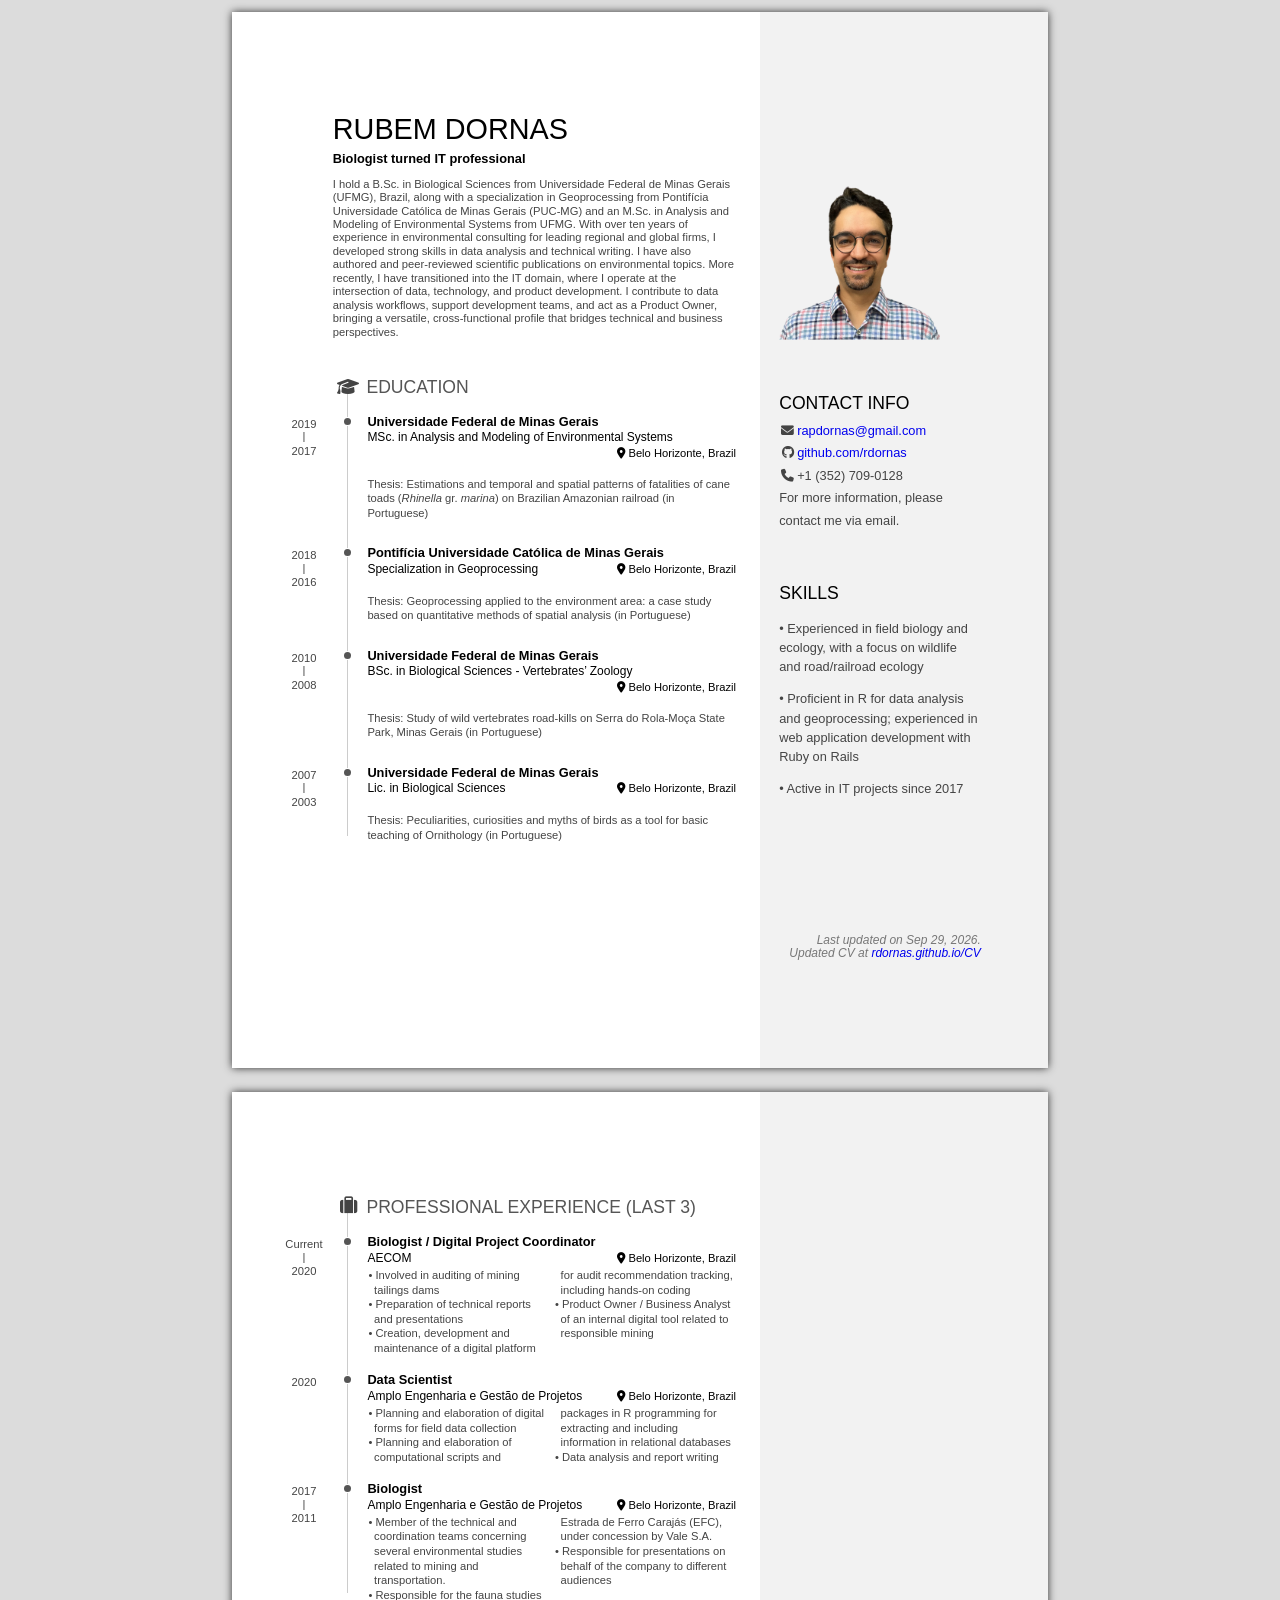
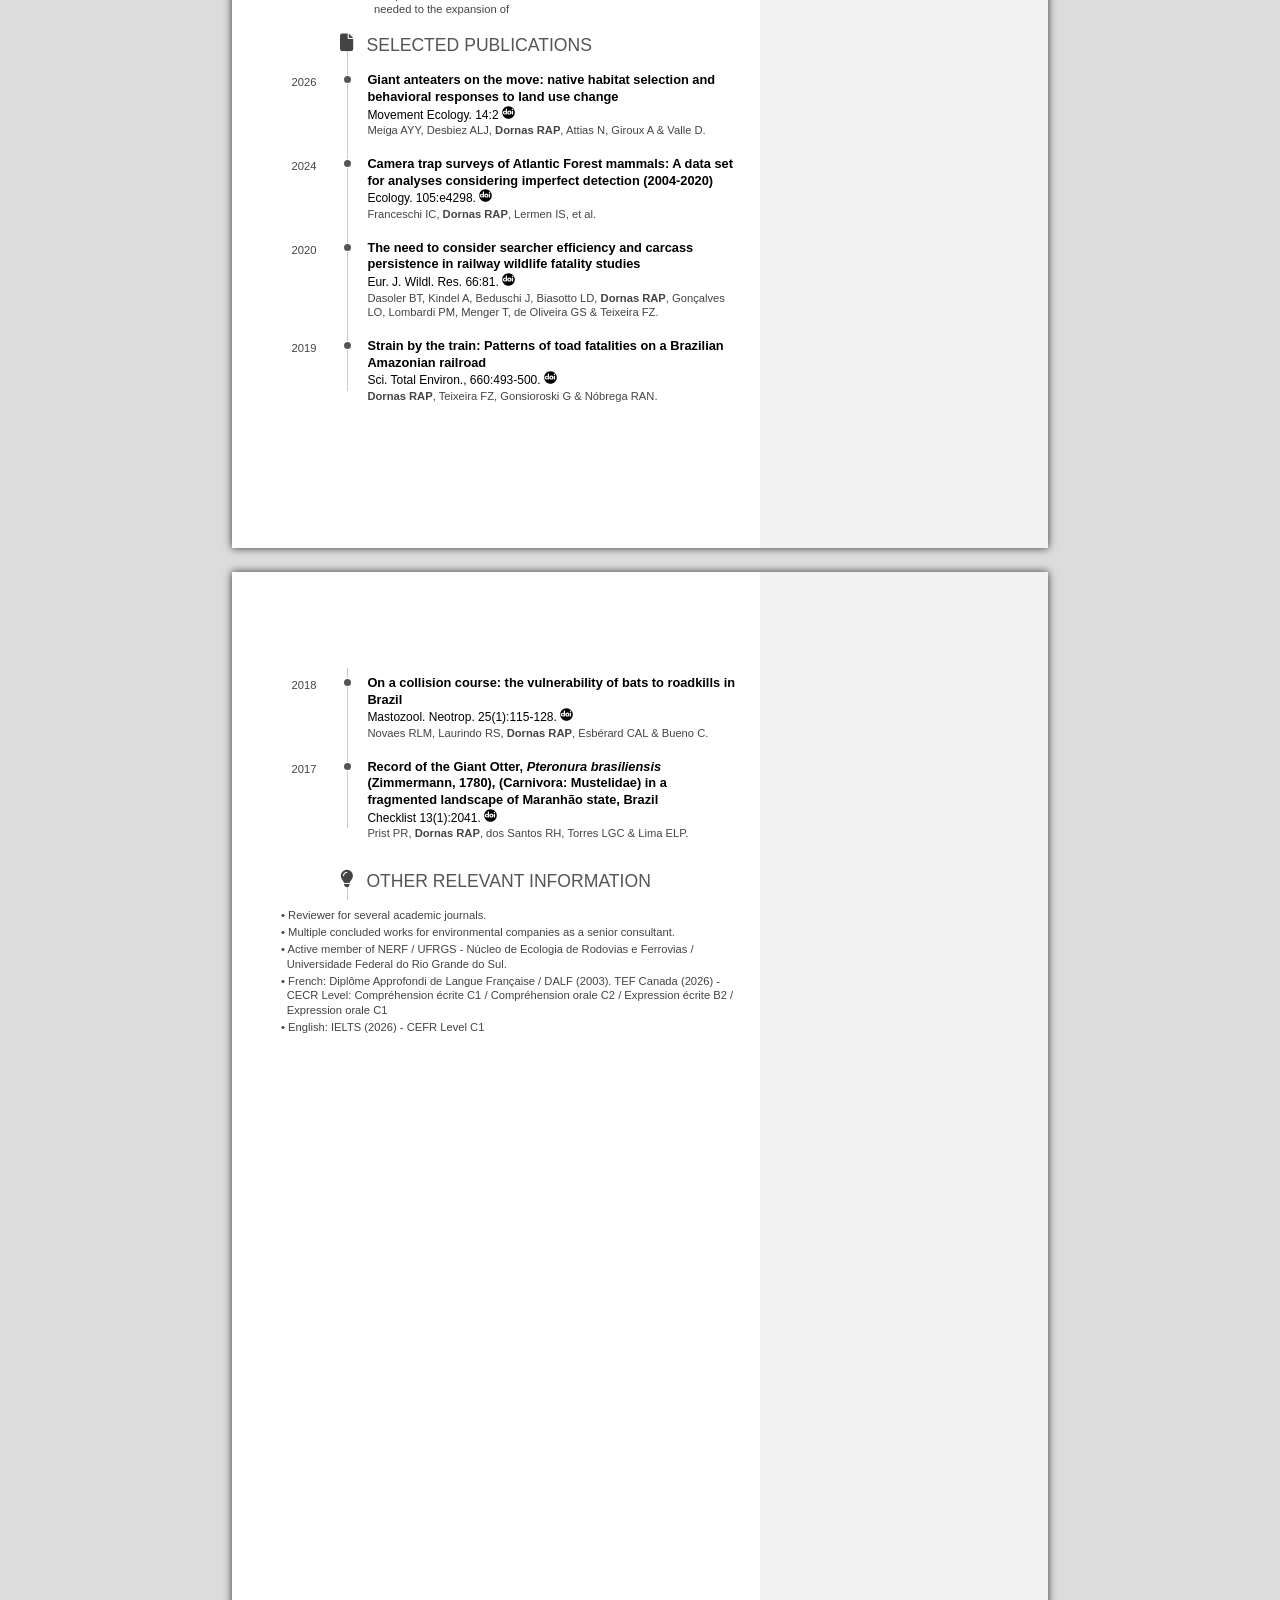
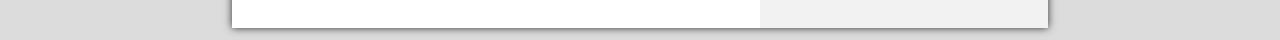
==== commit 43b2da6b: "update: sept 2026 adjustments" ====
--- a/index.html
+++ b/index.html
@@ -32377,28 +32377,28 @@
 <h3>Universidade Federal de Minas Gerais</h3>
 <p>MSc. in Analysis and Modeling of Environmental Systems</p>
 <p>Belo Horizonte, Brazil</p>
-<p>2017 - 2019</p>
+<p>2019 - 2017</p>
 <p>Thesis: Estimations and temporal and spatial patterns of fatalities of cane toads (<em>Rhinella</em> gr. <em>marina</em>) on Brazilian Amazonian railroad (in Portuguese)</p>
 </div>
 <div id="pontifícia-universidade-católica-de-minas-gerais" class="section level3">
 <h3>Pontifícia Universidade Católica de Minas Gerais</h3>
 <p>Specialization in Geoprocessing</p>
 <p>Belo Horizonte, Brazil</p>
-<p>2016 - 2018</p>
+<p>2018 - 2016</p>
 <p>Thesis: Geoprocessing applied to the environment area: a case study based on quantitative methods of spatial analysis (in Portuguese)</p>
 </div>
 <div id="universidade-federal-de-minas-gerais-1" class="section level3">
 <h3>Universidade Federal de Minas Gerais</h3>
 <p>BSc. in Biological Sciences - Vertebrates’ Zoology</p>
 <p>Belo Horizonte, Brazil</p>
-<p>2008 - 2010</p>
+<p>2010 - 2008</p>
 <p>Thesis: Study of wild vertebrates road-kills on Serra do Rola-Moça State Park, Minas Gerais (in Portuguese)</p>
 </div>
 <div id="universidade-federal-de-minas-gerais-2" class="section level3">
 <h3>Universidade Federal de Minas Gerais</h3>
 <p>Lic. in Biological Sciences</p>
 <p>Belo Horizonte, Brazil</p>
-<p>2003 - 2007</p>
+<p>2007 - 2003</p>
 <p>Thesis: Peculiarities, curiosities and myths of birds as a tool for basic teaching of Ornithology (in Portuguese)</p>
 </div>
 </div>
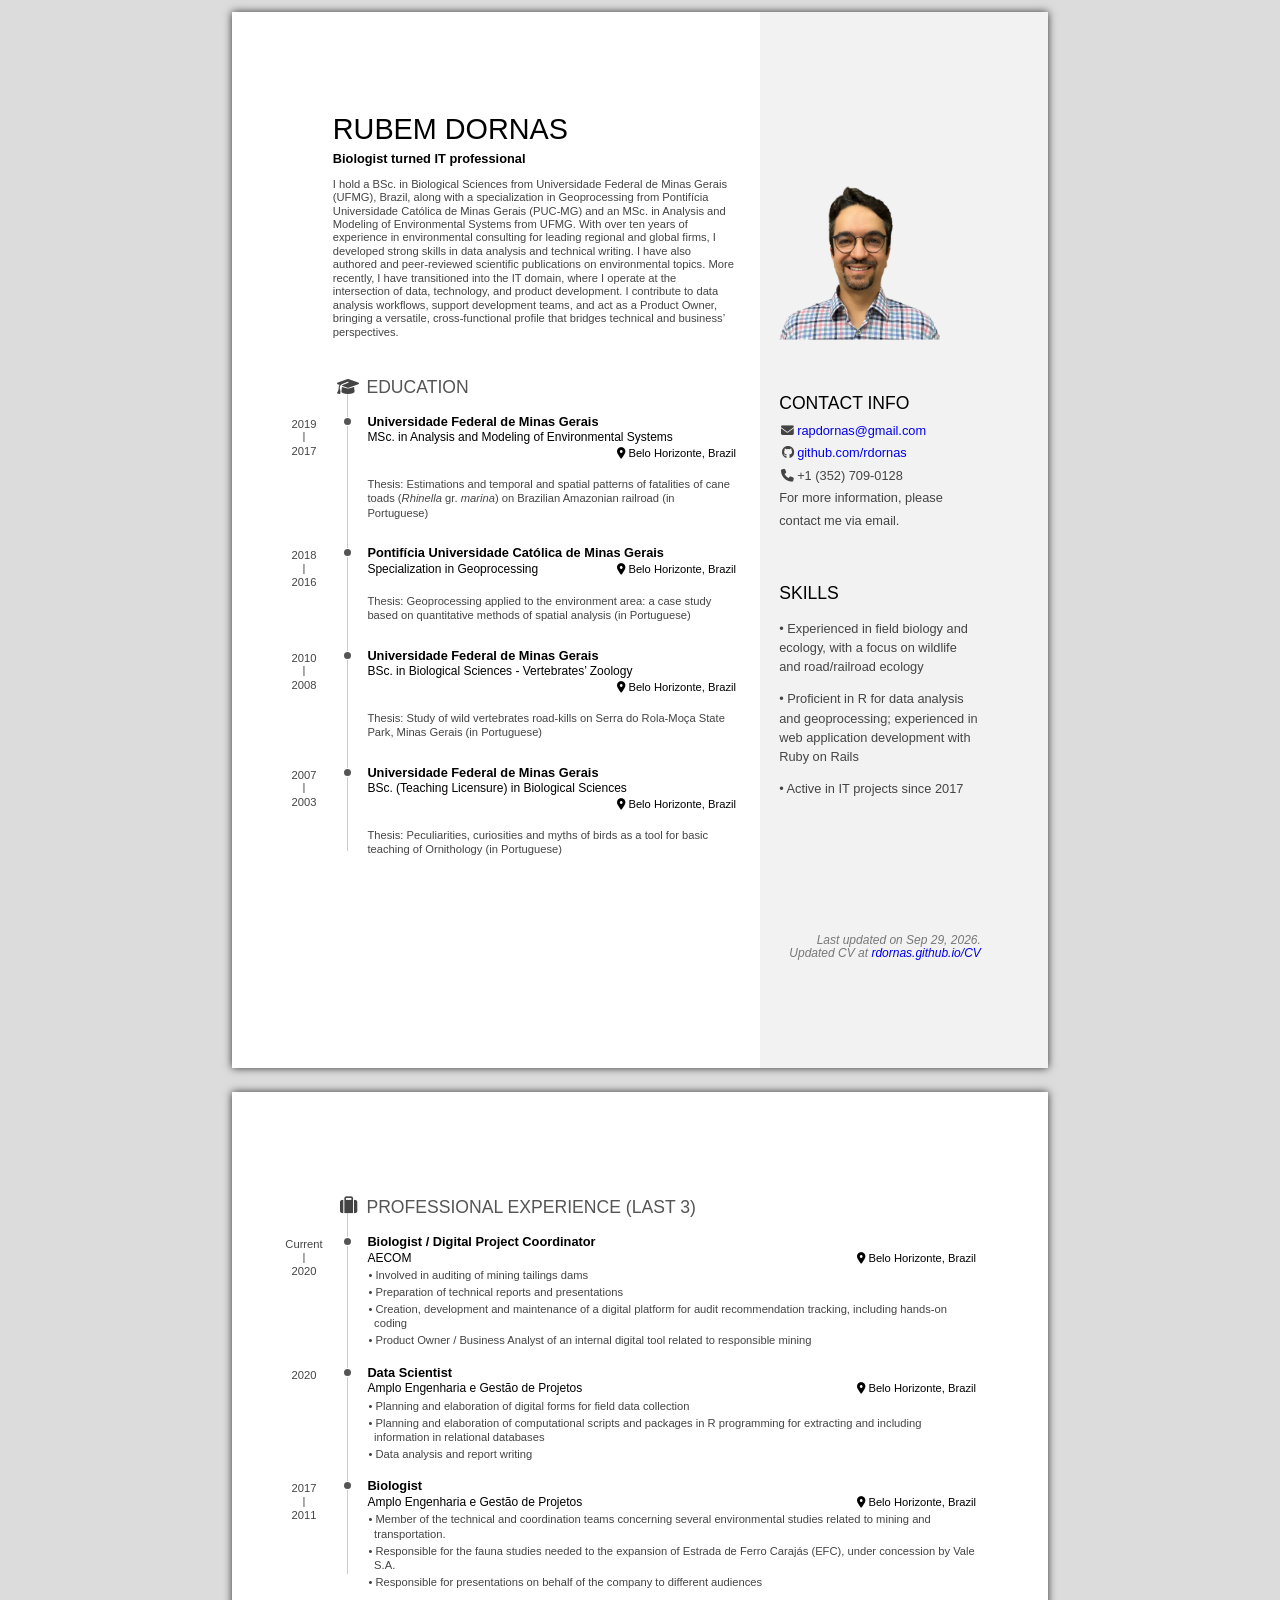
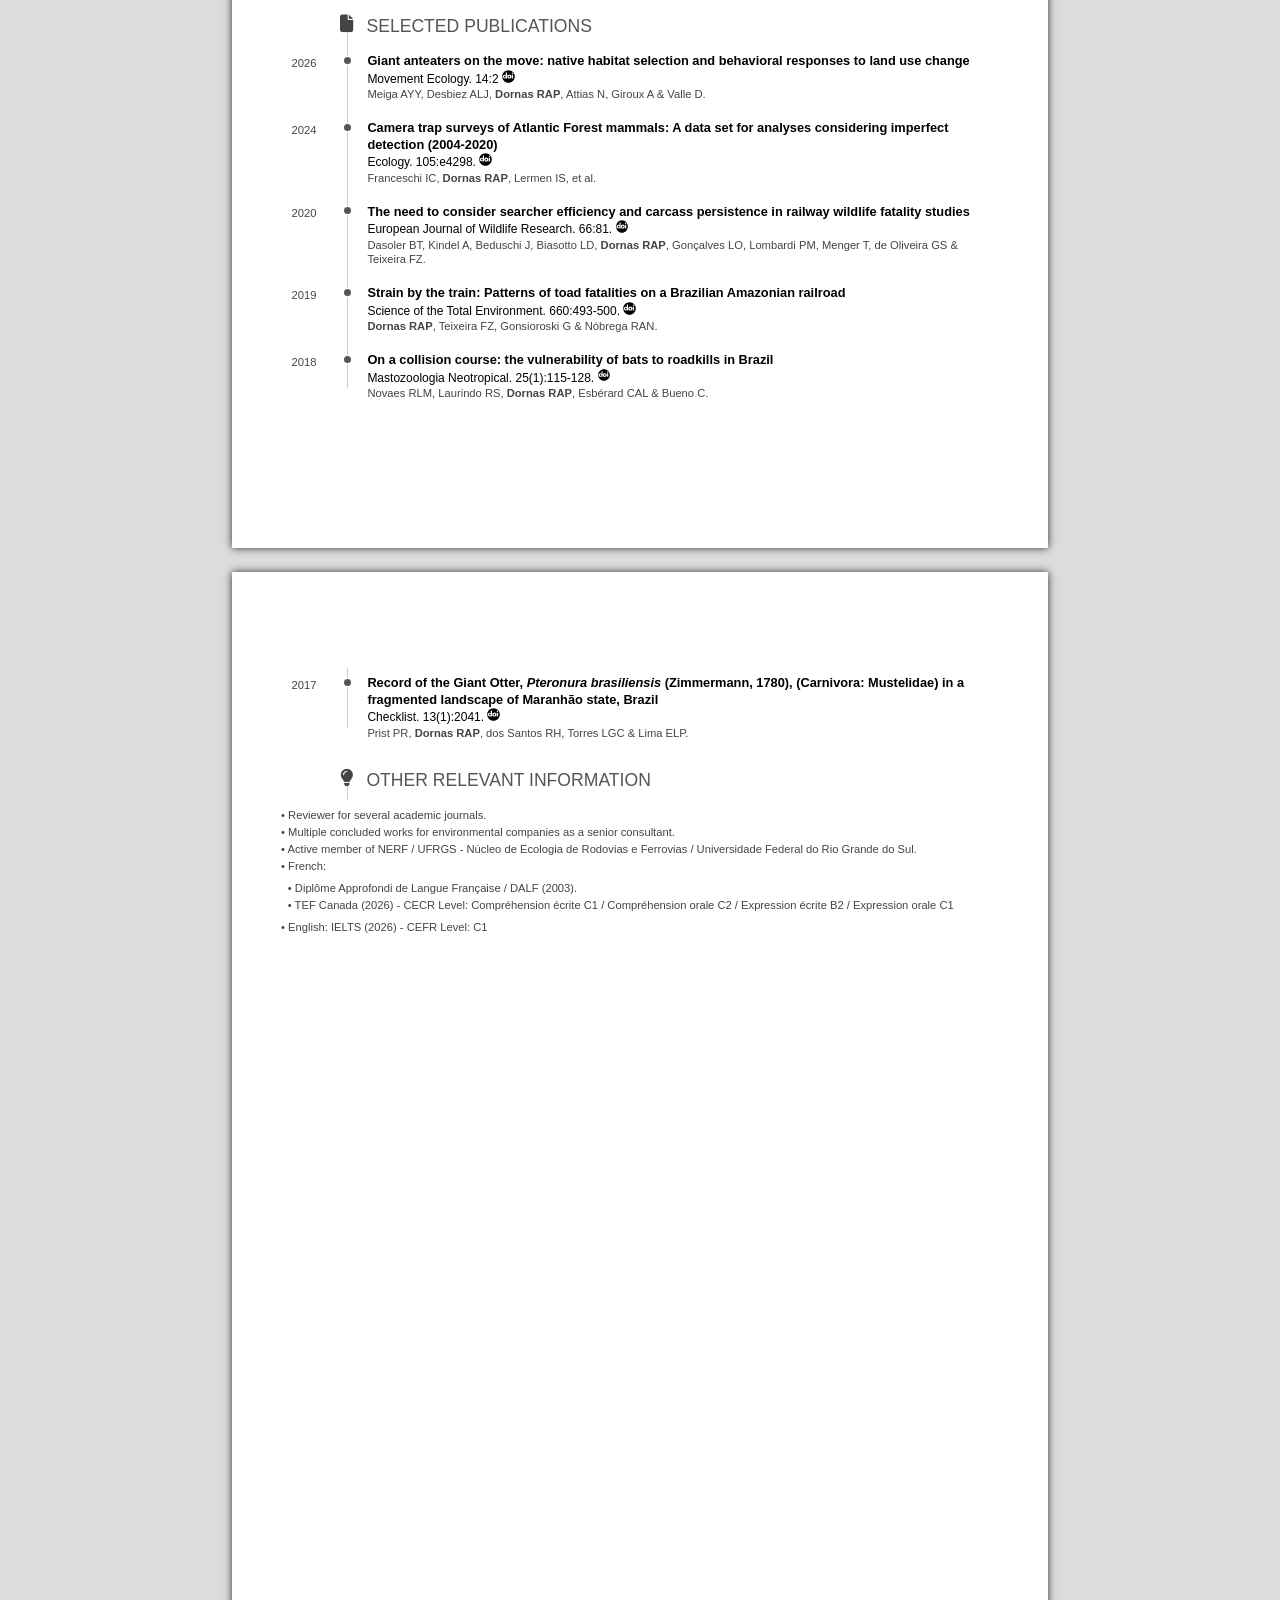
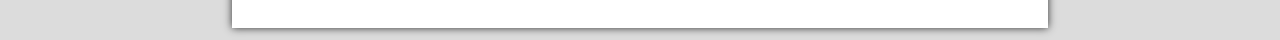
==== commit 465b87a8: "update: sept 2026 adjustments" ====
--- a/index.html
+++ b/index.html
@@ -32324,20 +32324,62 @@
 }
 </script>
     
-        <style type="text/css">.pagedjs_page:not(:first-of-type) {
+        <style type="text/css">
+@page {
+background: white;
+}
+@page:first {
+background: linear-gradient(
+to left,
+var(--sidebar-background-color),
+var(--sidebar-background-color) var(--sidebar-background-width),
+white var(--sidebar-background-width)
+);
+}
+.pagedjs_page:not(:first-of-type),
+.pagedjs_page:not(.pagedjs_first_page) {
+--sidebar-width: 0rem;
+--sidebar-background-color: #ffffff;
+--sidebar-background-width: 0rem;
+--main-width: 100%;
+--decorator-horizontal-margin: 0.2in;
+background: white !important;
+}
+.pagedjs_page:not(:first-of-type) [data-id="main"],
+.pagedjs_page:not(.pagedjs_first_page) [data-id="main"],
+.pagedjs_page:not(:first-of-type) #main,
+.pagedjs_page:not(.pagedjs_first_page) #main,
+[data-split-from="main"] {
+width: 100% !important;
+max-width: 100% !important;
+float: none !important;
+}
+.pagedjs_page:not(:first-of-type) .aside,
+.pagedjs_page:not(.pagedjs_first_page) .aside {
+display: none !important;
+}
+
+.details .concise ul {
+columns: 1 !important;
+-webkit-columns: 1 !important;
+-moz-columns: 1 !important;
+}
+
+body {
+font-family: "Source Sans Pro", sans-serif;
+}</style>
+    
+  </head>
+  <body>
+
+<style type="text/css">
+.pagedjs_page:not(:first-of-type) {
 --sidebar-width: 0rem;
 --sidebar-background-color: #ffffff;
 --main-width: calc(var(--content-width) - var(--sidebar-width));
 --decorator-horizontal-margin: 0.2in;
 }
-
-body{
-font-family: "Source Sans Pro", sans-serif;
-}</style>
-    
-  </head>
-  <body>
-
+</style>
 <div id="aside" class="section level1">
 <h1>Aside</h1>
 <p><img role="img" aria-label="Rubem Dornas" src="[data-uri]" style="width:80.0%" alt="Rubem Dornas" /></p>
@@ -32368,7 +32410,7 @@
 <h2>Rubem Dornas</h2>
 <div id="biologist-turned-it-professional" class="section level3">
 <h3>Biologist turned IT professional</h3>
-<p>I hold a B.Sc. in Biological Sciences from Universidade Federal de Minas Gerais (UFMG), Brazil, along with a specialization in Geoprocessing from Pontifícia Universidade Católica de Minas Gerais (PUC-MG) and an M.Sc. in Analysis and Modeling of Environmental Systems from UFMG. With over ten years of experience in environmental consulting for leading regional and global firms, I developed strong skills in data analysis and technical writing. I have also authored and peer-reviewed scientific publications on environmental topics. More recently, I have transitioned into the IT domain, where I operate at the intersection of data, technology, and product development. I contribute to data analysis workflows, support development teams, and act as a Product Owner, bringing a versatile, cross-functional profile that bridges technical and business perspectives.</p>
+<p>I hold a BSc. in Biological Sciences from Universidade Federal de Minas Gerais (UFMG), Brazil, along with a specialization in Geoprocessing from Pontifícia Universidade Católica de Minas Gerais (PUC-MG) and an MSc. in Analysis and Modeling of Environmental Systems from UFMG. With over ten years of experience in environmental consulting for leading regional and global firms, I developed strong skills in data analysis and technical writing. I have also authored and peer-reviewed scientific publications on environmental topics. More recently, I have transitioned into the IT domain, where I operate at the intersection of data, technology, and product development. I contribute to data analysis workflows, support development teams, and act as a Product Owner, bringing a versatile, cross-functional profile that bridges technical and business’ perspectives.</p>
 </div>
 </div>
 <div id="education" class="section level2" data-icon="graduation-cap" data-concise="true">
@@ -32396,7 +32438,7 @@
 </div>
 <div id="universidade-federal-de-minas-gerais-2" class="section level3">
 <h3>Universidade Federal de Minas Gerais</h3>
-<p>Lic. in Biological Sciences</p>
+<p>BSc. (Teaching Licensure) in Biological Sciences</p>
 <p>Belo Horizonte, Brazil</p>
 <p>2007 - 2003</p>
 <p>Thesis: Peculiarities, curiosities and myths of birds as a tool for basic teaching of Ornithology (in Portuguese)</p>
@@ -32409,7 +32451,6 @@
 <p>AECOM</p>
 <p>Belo Horizonte, Brazil</p>
 <p>Current - 2020</p>
-<div class="concise">
 <ul>
 <li>Involved in auditing of mining tailings dams</li>
 <li>Preparation of technical reports and presentations</li>
@@ -32417,26 +32458,22 @@
 <li>Product Owner / Business Analyst of an internal digital tool related to responsible mining</li>
 </ul>
 </div>
-</div>
 <div id="data-scientist" class="section level3">
 <h3>Data Scientist</h3>
 <p>Amplo Engenharia e Gestão de Projetos</p>
 <p>Belo Horizonte, Brazil</p>
 <p>2020</p>
-<div class="concise">
 <ul>
 <li>Planning and elaboration of digital forms for field data collection</li>
 <li>Planning and elaboration of computational scripts and packages in R programming for extracting and including information in relational databases</li>
 <li>Data analysis and report writing</li>
 </ul>
 </div>
-</div>
 <div id="biologist" class="section level3">
 <h3>Biologist</h3>
 <p>Amplo Engenharia e Gestão de Projetos</p>
 <p>Belo Horizonte, Brazil</p>
 <p>2017 - 2011</p>
-<div class="concise">
 <ul>
 <li>Member of the technical and coordination teams concerning several environmental studies related to mining and transportation.</li>
 <li>Responsible for the fauna studies needed to the expansion of Estrada de Ferro Carajás (EFC), under concession by Vale S.A.</li>
@@ -32444,47 +32481,46 @@
 </ul>
 </div>
 </div>
-</div>
 <div id="selected-publications" class="section level2" data-icon="file">
 <h2>Selected Publications</h2>
 <div id="giant-anteaters-on-the-move-native-habitat-selection-and-behavioral-responses-to-land-use-change" class="section level3">
 <h3>Giant anteaters on the move: native habitat selection and behavioral responses to land use change</h3>
-<p>Movement Ecology. 14:2 <a href="https://dx.doi.org/10.1186/s40462-025-00616-8"><img role="img" aria-label="DOI" src="[data-uri]" style="width:3.5%" alt="DOI" /></a></p>
+<p>Movement Ecology. 14:2 <a href="https://dx.doi.org/10.1186/s40462-025-00616-8"><img role="img" aria-label="DOI" src="[data-uri]" style="width:2.1%" alt="DOI" /></a></p>
 <p>N/A</p>
 <p>2026</p>
 <p>Meiga AYY, Desbiez ALJ, <strong>Dornas RAP</strong>, Attias N, Giroux A &amp; Valle D.</p>
 </div>
 <div id="camera-trap-surveys-of-atlantic-forest-mammals-a-data-set-for-analyses-considering-imperfect-detection-2004-2020" class="section level3">
 <h3>Camera trap surveys of Atlantic Forest mammals: A data set for analyses considering imperfect detection (2004-2020)</h3>
-<p>Ecology. 105:e4298. <a href="https://dx.doi.org/10.1002/ecy.4298"><img role="img" aria-label="DOI" src="[data-uri]" style="width:3.5%" alt="DOI" /></a></p>
+<p>Ecology. 105:e4298. <a href="https://dx.doi.org/10.1002/ecy.4298"><img role="img" aria-label="DOI" src="[data-uri]" style="width:2.1%" alt="DOI" /></a></p>
 <p>N/A</p>
 <p>2024</p>
 <p>Franceschi IC, <strong>Dornas RAP</strong>, Lermen IS, et al.</p>
 </div>
 <div id="the-need-to-consider-searcher-efficiency-and-carcass-persistence-in-railway-wildlife-fatality-studies" class="section level3">
 <h3>The need to consider searcher efficiency and carcass persistence in railway wildlife fatality studies</h3>
-<p>Eur. J. Wildl. Res. 66:81. <a href="https://doi.org/10.1007/s10344-020-01417-7"><img role="img" aria-label="DOI" src="[data-uri]" style="width:3.5%" alt="DOI" /></a></p>
+<p>European Journal of Wildlife Research. 66:81. <a href="https://doi.org/10.1007/s10344-020-01417-7"><img role="img" aria-label="DOI" src="[data-uri]" style="width:2.1%" alt="DOI" /></a></p>
 <p>N/A</p>
 <p>2020</p>
 <p>Dasoler BT, Kindel A, Beduschi J, Biasotto LD, <strong>Dornas RAP</strong>, Gonçalves LO, Lombardi PM, Menger T, de Oliveira GS &amp; Teixeira FZ.</p>
 </div>
 <div id="strain-by-the-train-patterns-of-toad-fatalities-on-a-brazilian-amazonian-railroad" class="section level3">
 <h3>Strain by the train: Patterns of toad fatalities on a Brazilian Amazonian railroad</h3>
-<p>Sci. Total Environ., 660:493-500. <a href="http://dx.doi.org/10.1016/j.scitotenv.2018.12.371"><img role="img" aria-label="DOI" src="[data-uri]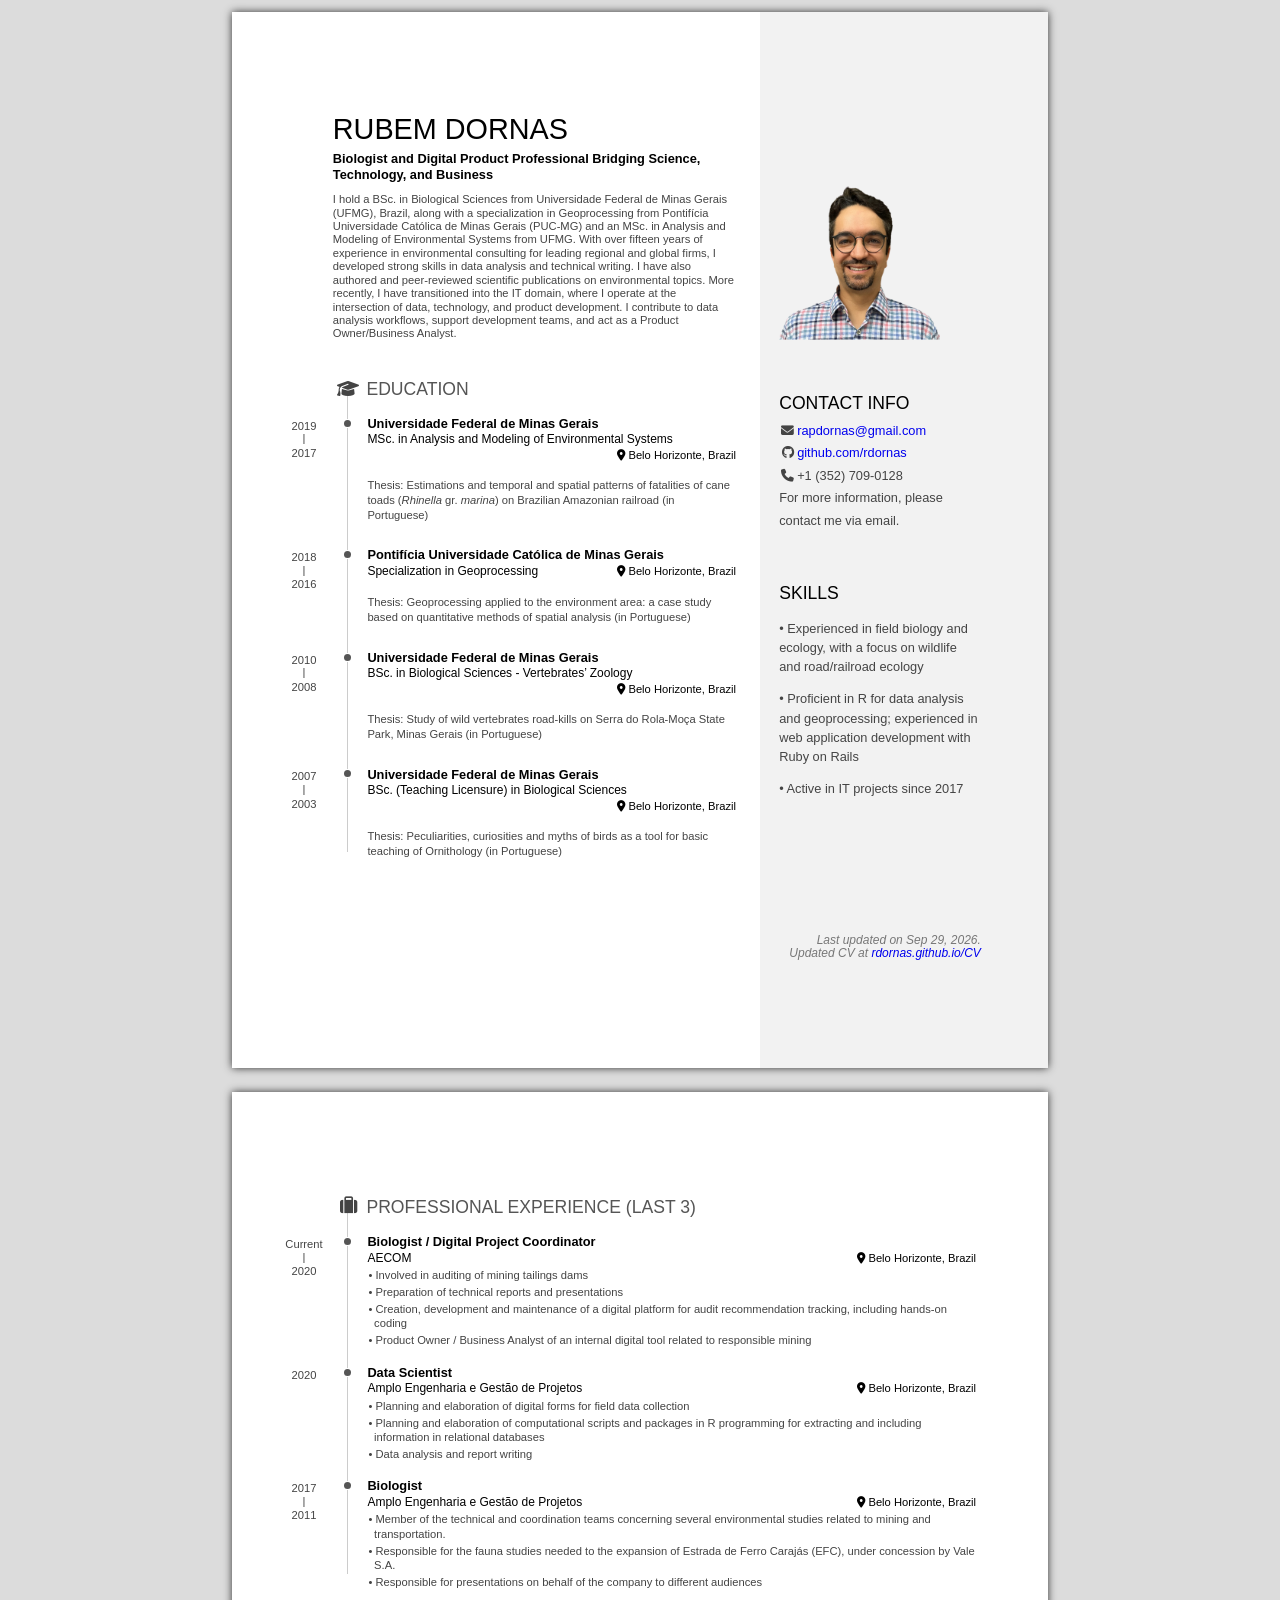
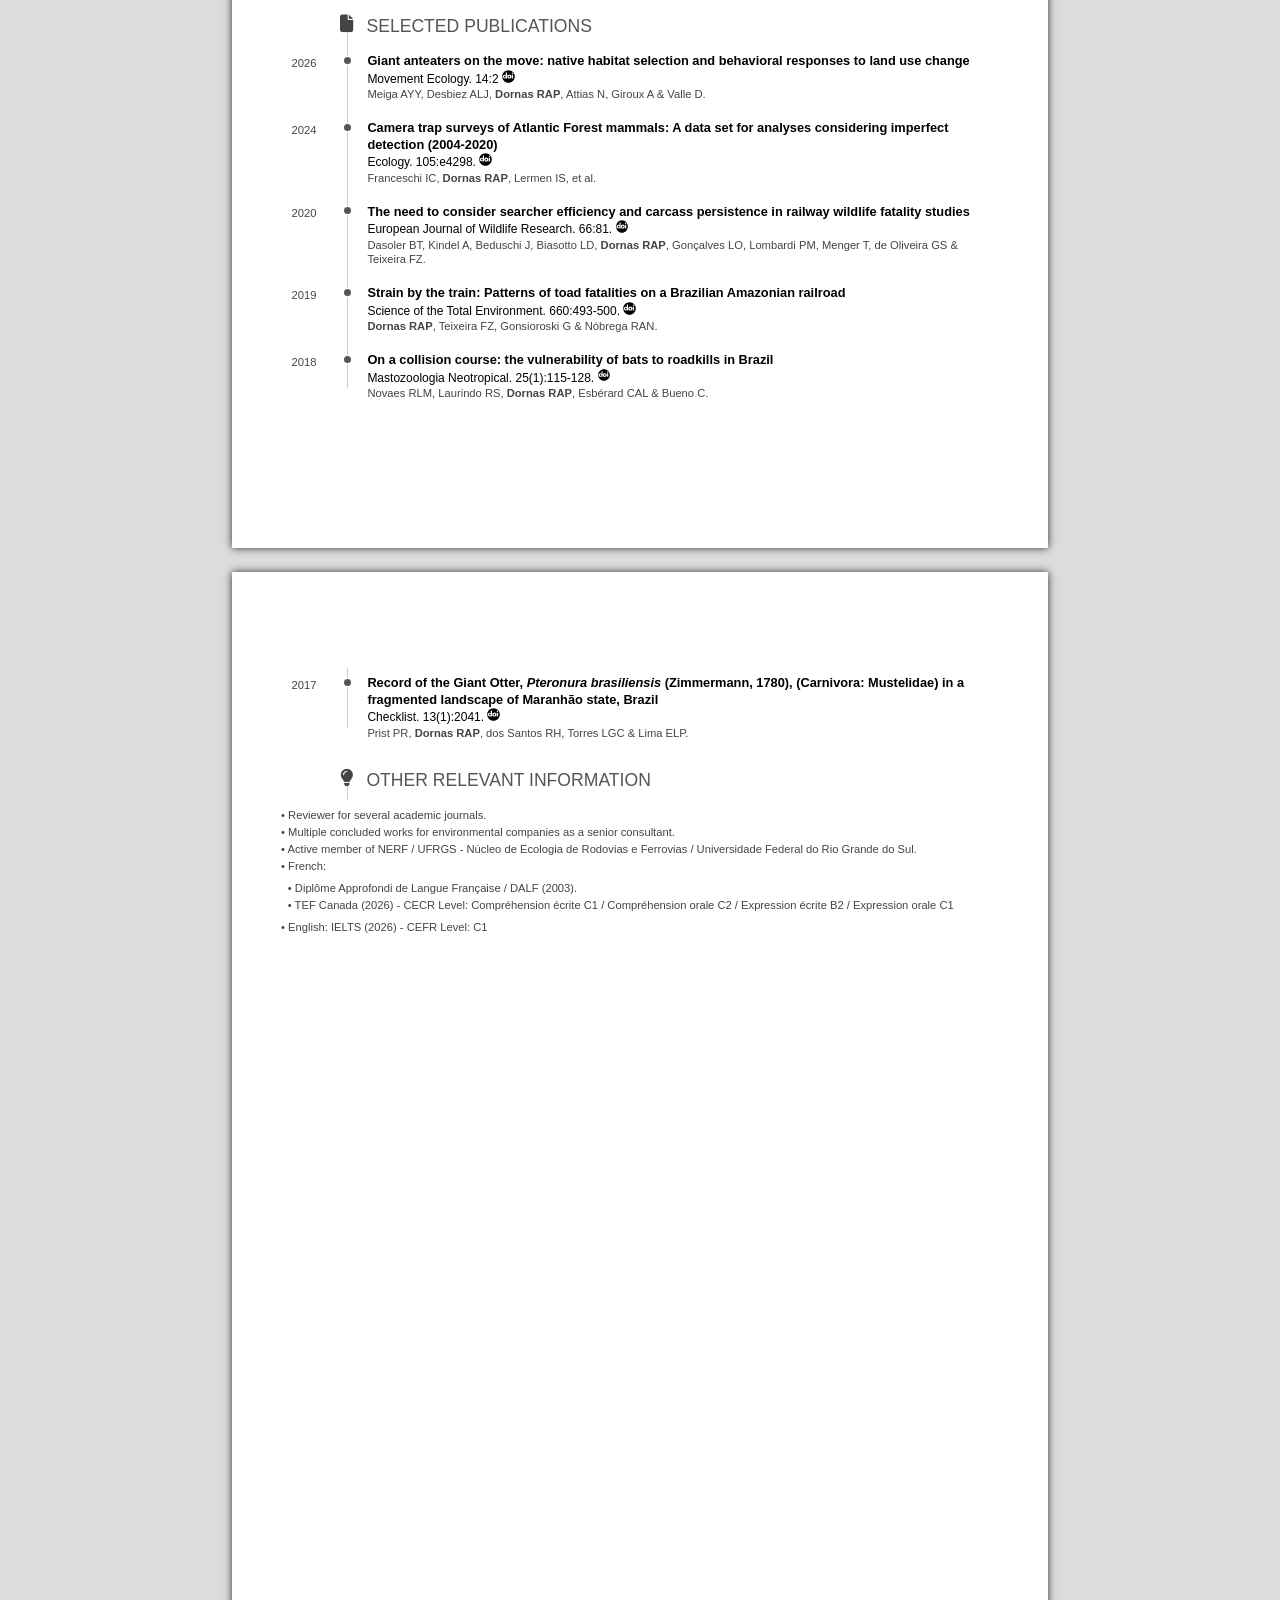
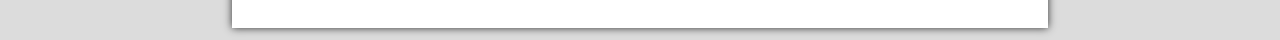
==== commit 2e3e6824: "update: sept 2026 adjustments" ====
--- a/index.html
+++ b/index.html
@@ -32408,9 +32408,9 @@
 <h1>Main</h1>
 <div id="title" class="section level2">
 <h2>Rubem Dornas</h2>
-<div id="biologist-turned-it-professional" class="section level3">
-<h3>Biologist turned IT professional</h3>
-<p>I hold a BSc. in Biological Sciences from Universidade Federal de Minas Gerais (UFMG), Brazil, along with a specialization in Geoprocessing from Pontifícia Universidade Católica de Minas Gerais (PUC-MG) and an MSc. in Analysis and Modeling of Environmental Systems from UFMG. With over ten years of experience in environmental consulting for leading regional and global firms, I developed strong skills in data analysis and technical writing. I have also authored and peer-reviewed scientific publications on environmental topics. More recently, I have transitioned into the IT domain, where I operate at the intersection of data, technology, and product development. I contribute to data analysis workflows, support development teams, and act as a Product Owner, bringing a versatile, cross-functional profile that bridges technical and business’ perspectives.</p>
+<div id="biologist-and-digital-product-professional-bridging-science-technology-and-business" class="section level3">
+<h3>Biologist and Digital Product Professional Bridging Science, Technology, and Business</h3>
+<p>I hold a BSc. in Biological Sciences from Universidade Federal de Minas Gerais (UFMG), Brazil, along with a specialization in Geoprocessing from Pontifícia Universidade Católica de Minas Gerais (PUC-MG) and an MSc. in Analysis and Modeling of Environmental Systems from UFMG. With over fifteen years of experience in environmental consulting for leading regional and global firms, I developed strong skills in data analysis and technical writing. I have also authored and peer-reviewed scientific publications on environmental topics. More recently, I have transitioned into the IT domain, where I operate at the intersection of data, technology, and product development. I contribute to data analysis workflows, support development teams, and act as a Product Owner/Business Analyst.</p>
 </div>
 </div>
 <div id="education" class="section level2" data-icon="graduation-cap" data-concise="true">
